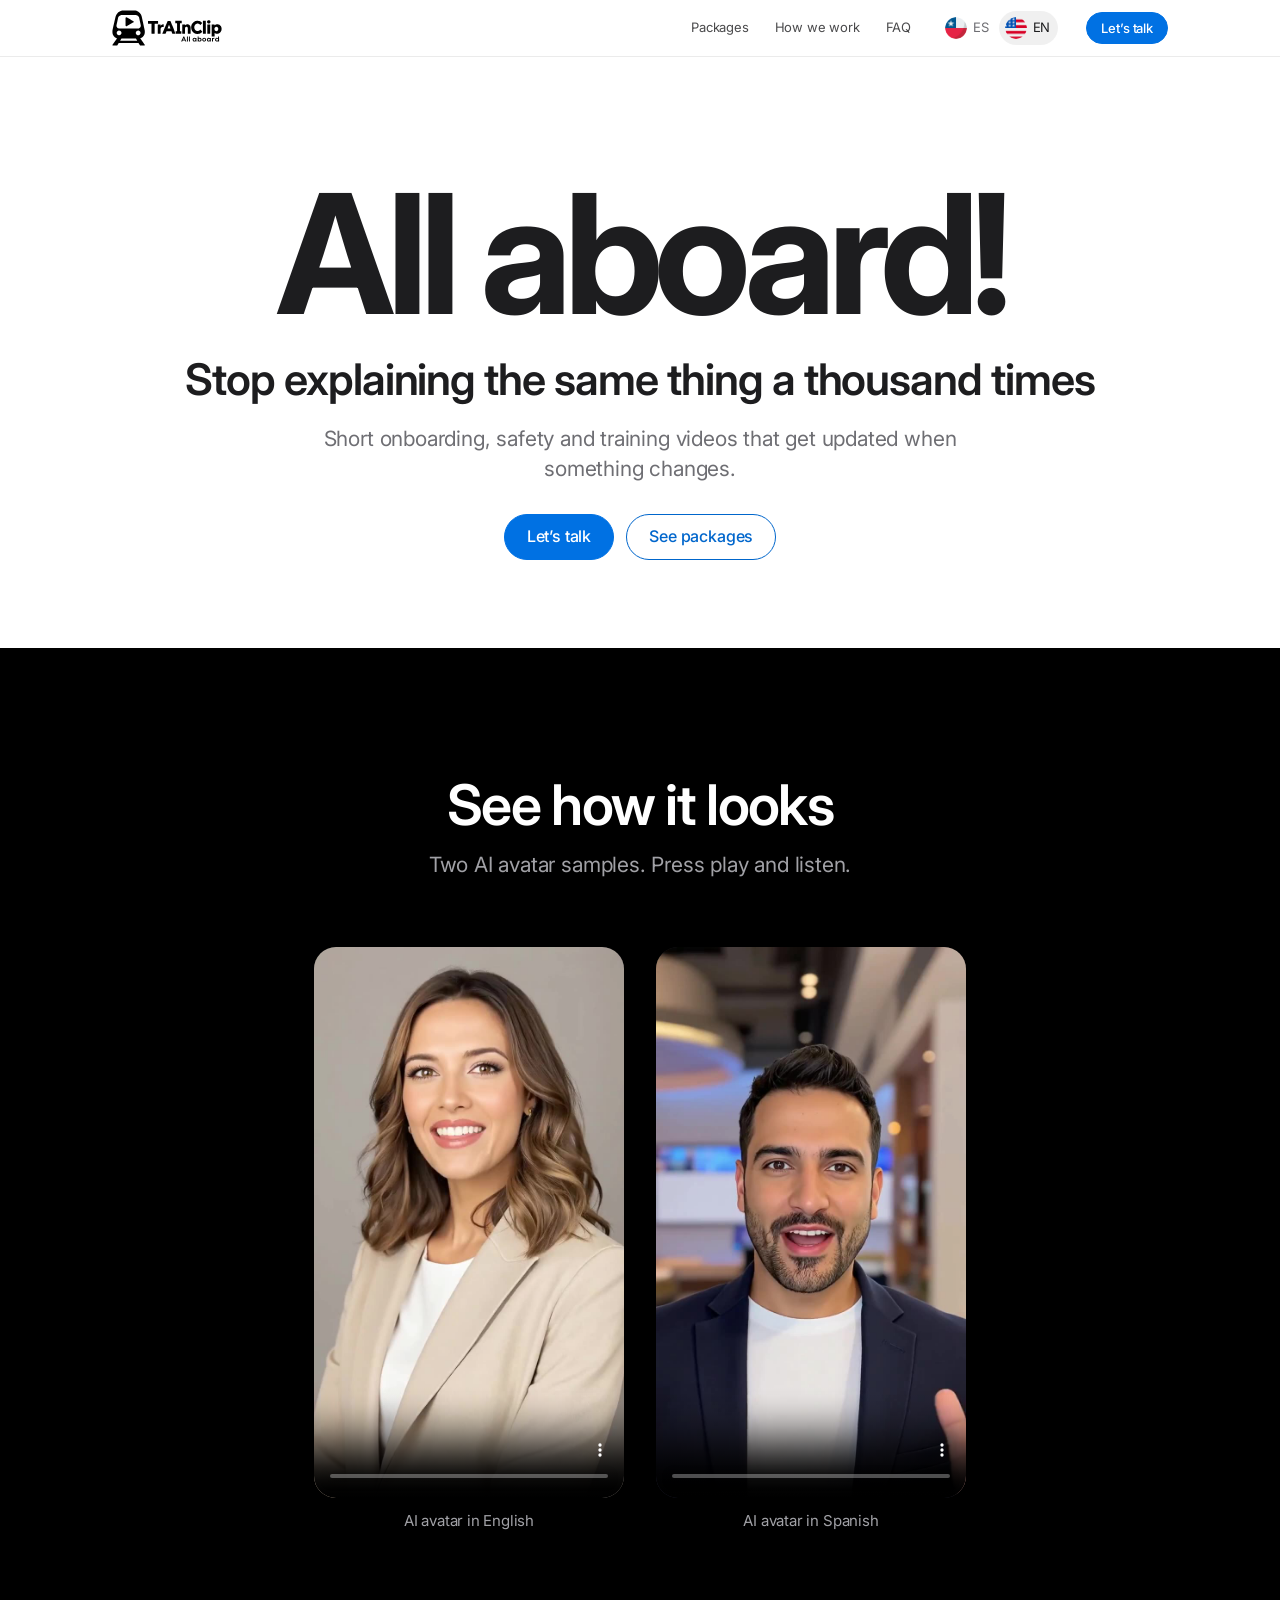
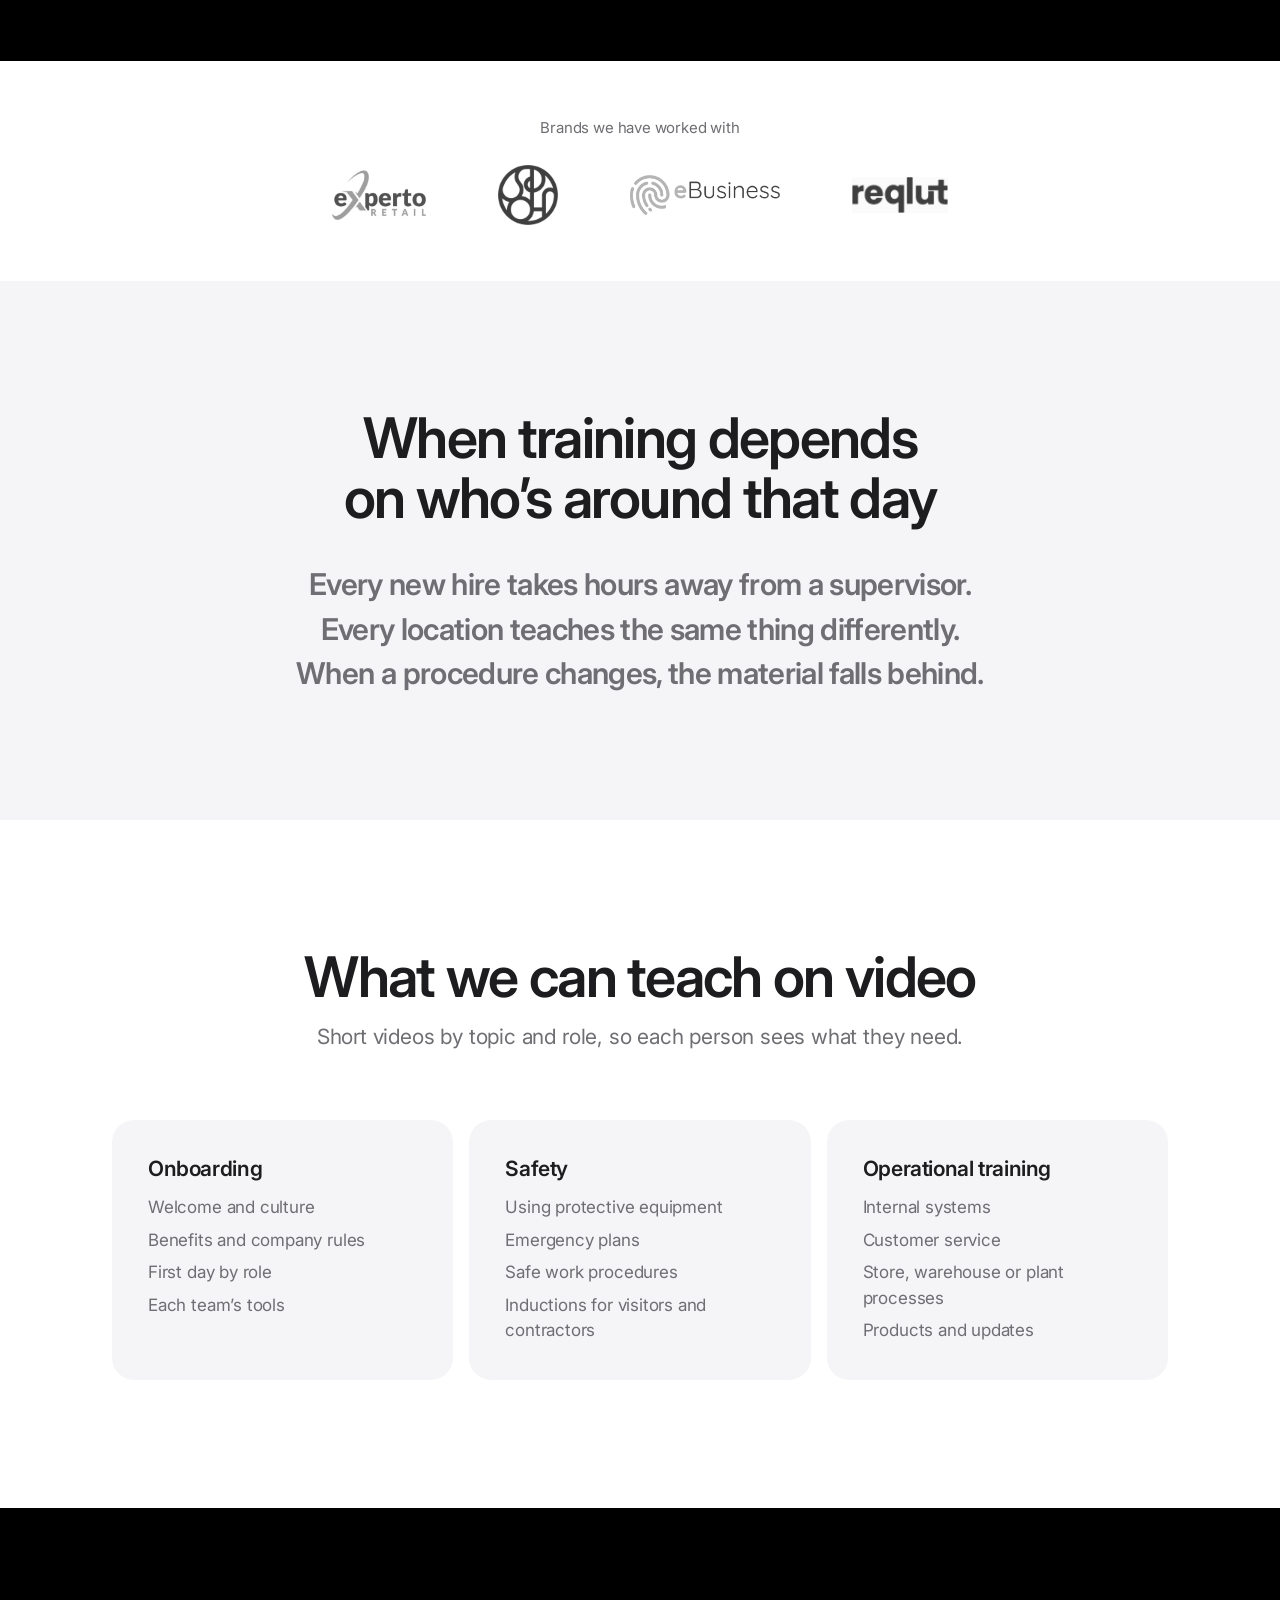
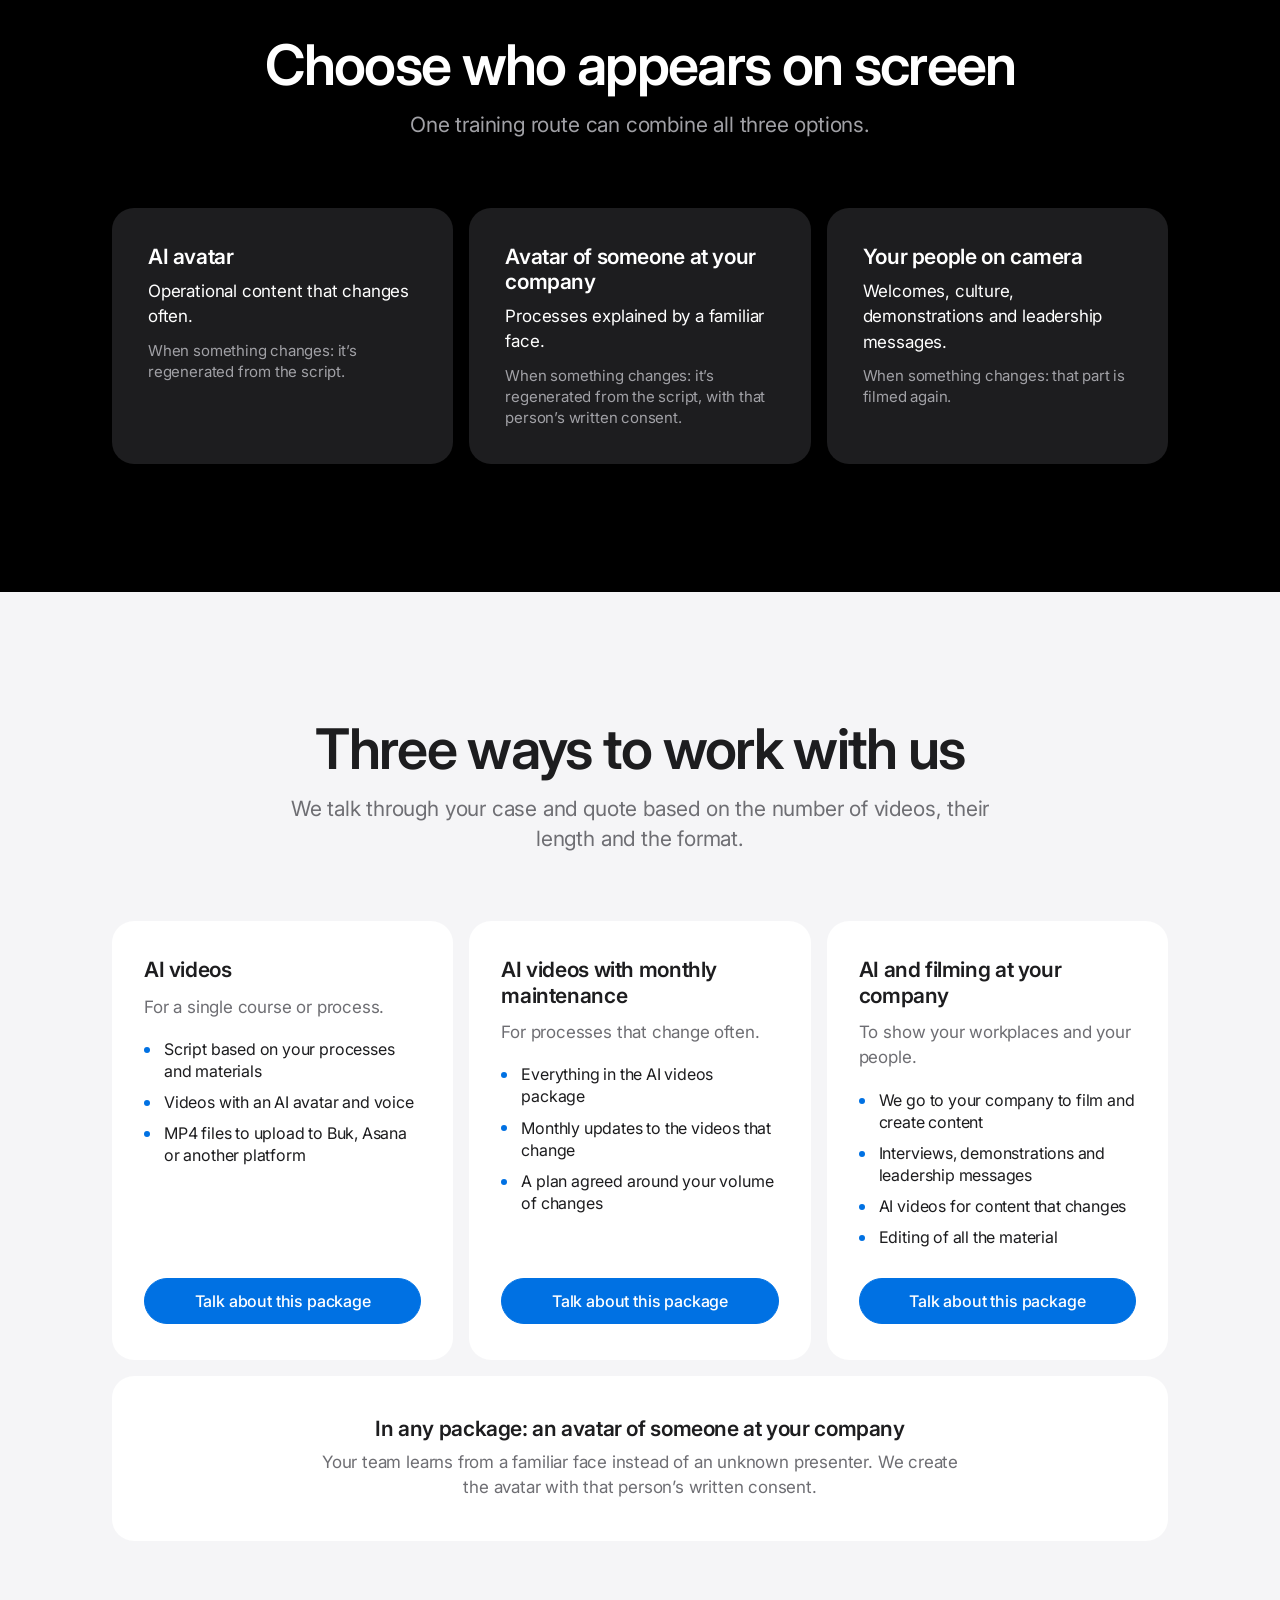
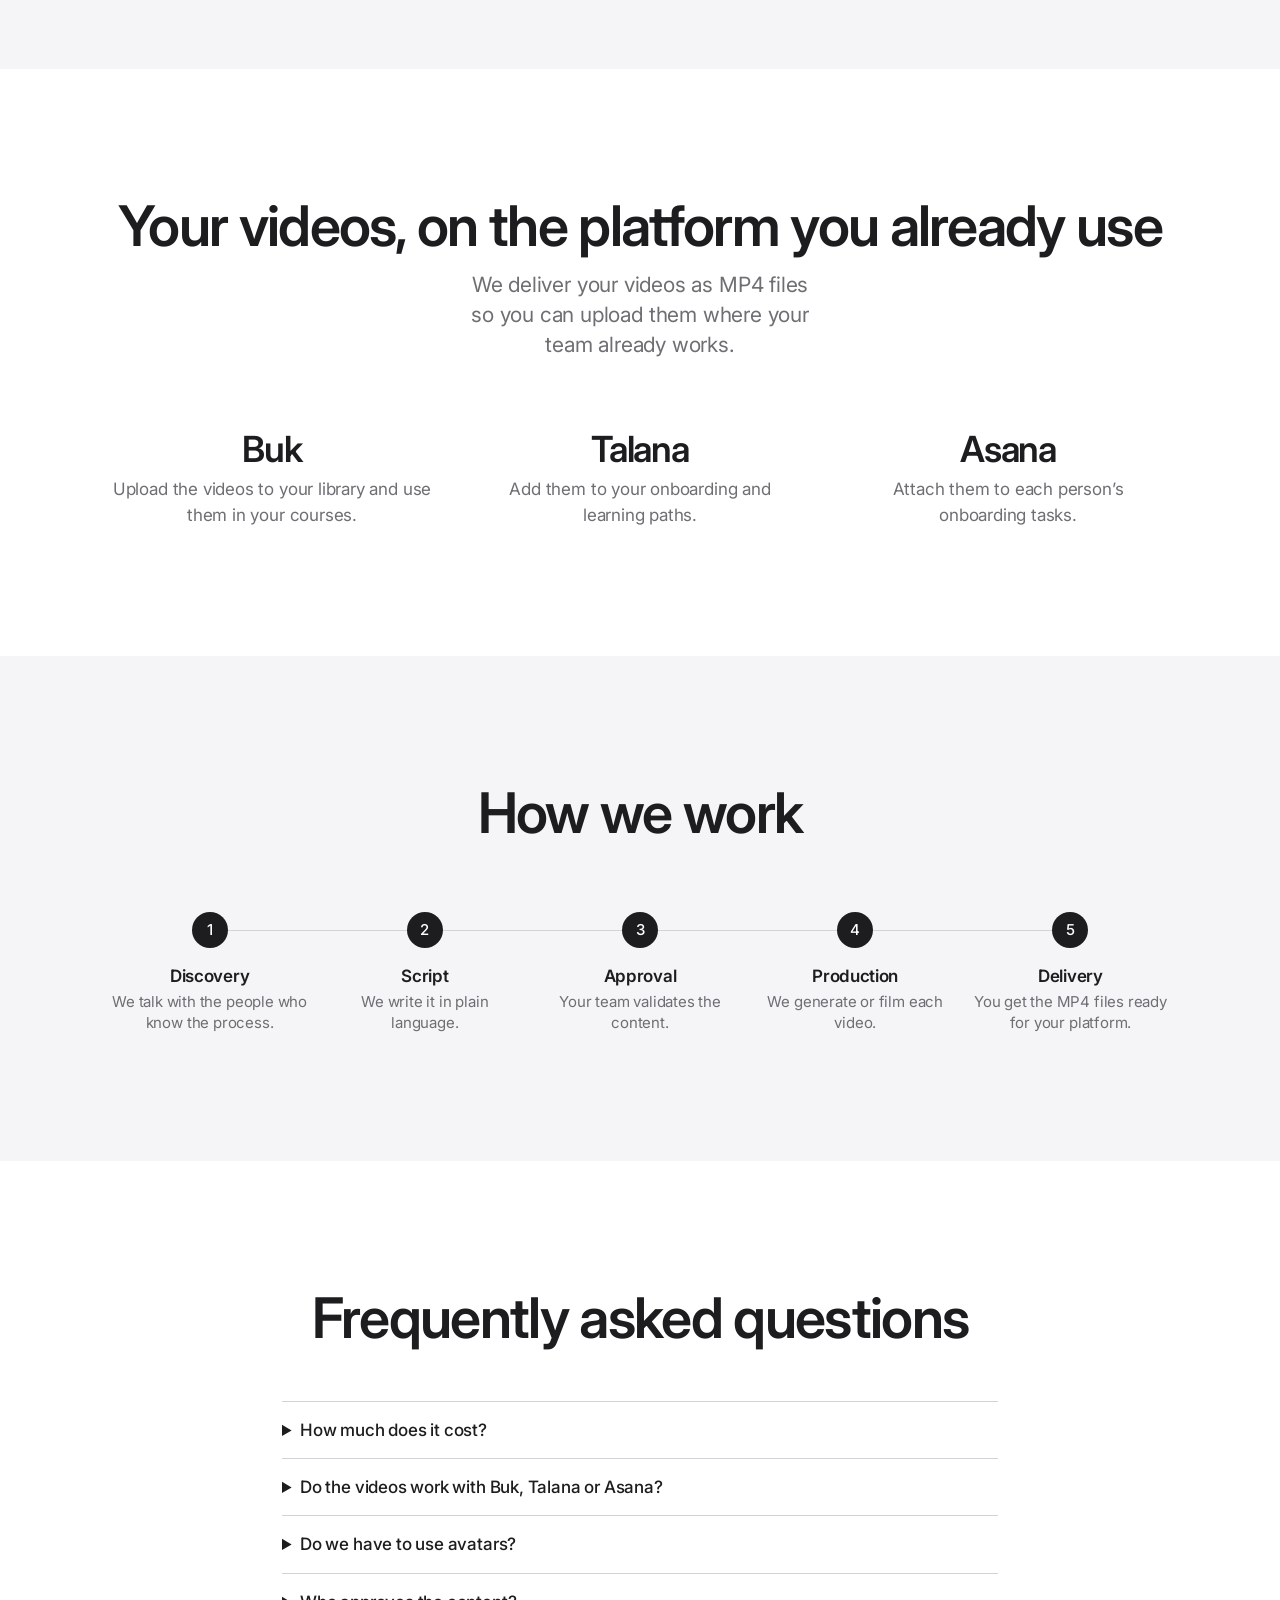
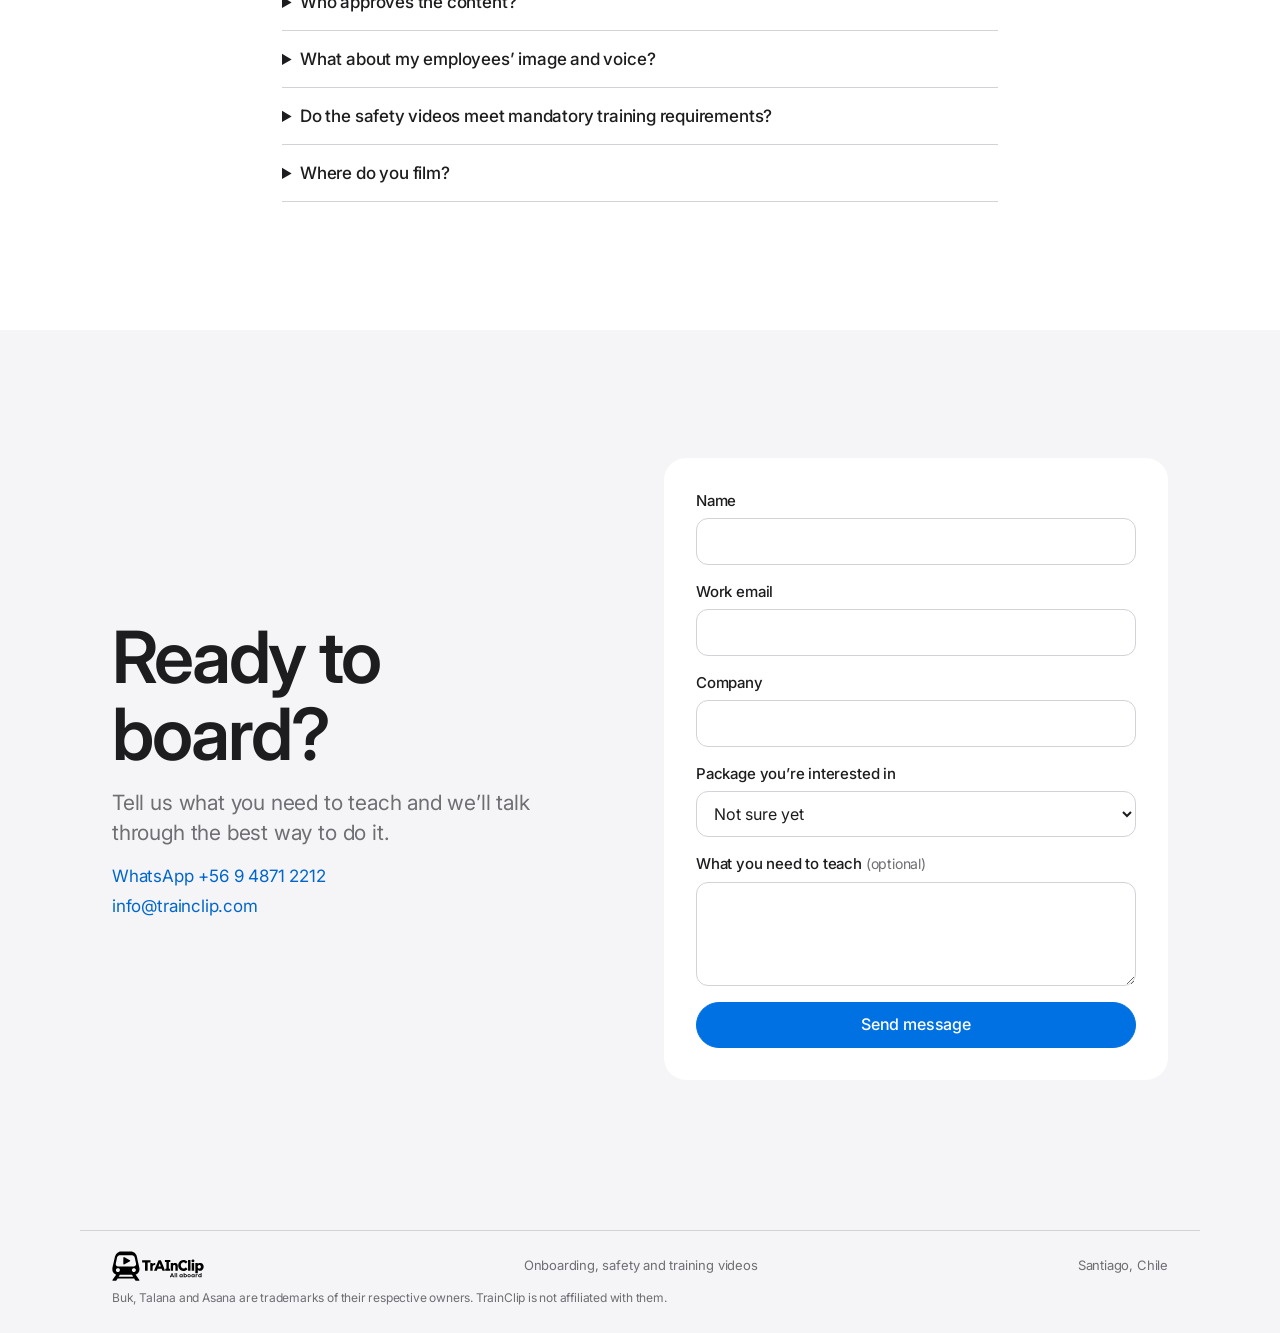
==== en/index.html @ 5cf43b29 "Publica la landing de TrainClip en español e inglés Co-Authored-By: Claude Opus 5.5 <noreply@anthrop" ====
<!doctype html>
<html lang="en">
<head>
<meta charset="utf-8">
<meta name="viewport" content="width=device-width,initial-scale=1,viewport-fit=cover">
<title>TrainClip | Onboarding, safety and training videos for companies</title>
<meta name="description" content="Onboarding, safety and training videos for companies, made with AI, with your own people on camera or with an avatar of someone at your company.">
<link rel="canonical" href="https://trainclip.com/en/">
<link rel="alternate" hreflang="es" href="https://trainclip.com/">
<link rel="alternate" hreflang="en" href="https://trainclip.com/en/">
<link rel="alternate" hreflang="x-default" href="https://trainclip.com/">
<meta property="og:type" content="website">
<meta property="og:title" content="TrainClip | Onboarding, safety and training videos">
<meta property="og:description" content="Onboarding, safety and training videos for companies, made with AI, with your own people on camera or with an avatar of someone at your company.">
<meta property="og:url" content="https://trainclip.com/en/">
<meta property="og:image" content="https://trainclip.com/assets/og.png">
<meta name="twitter:card" content="summary_large_image">
<link rel="icon" href="../assets/symbol.svg" type="image/svg+xml">
<link rel="apple-touch-icon" href="../assets/icon-512.png">
<link rel="preconnect" href="https://fonts.googleapis.com"><link rel="preconnect" href="https://fonts.gstatic.com" crossorigin><link rel="stylesheet" href="https://fonts.googleapis.com/css2?family=Inter:wght@400;500;600;700&display=swap">
<link rel="stylesheet" href="../assets/styles.css">
<script type="application/ld+json">{"@context": "https://schema.org", "@type": "ProfessionalService", "name": "TrainClip", "url": "https://trainclip.com/", "logo": "https://trainclip.com/assets/logo.png", "email": "info@trainclip.com", "telephone": "+56948712212", "address": {"@type": "PostalAddress", "addressLocality": "Santiago", "addressCountry": "CL"}, "slogan": "All aboard", "description": "Onboarding, safety and training videos for companies, made with AI, with your own people on camera or with an avatar of someone at your company."}</script>
</head>
<body>
<a class="skip" href="#main">Skip to content</a>
<header class="top"><div class="wrap">
<a class="brand" href="#main"><img src="../assets/logo.svg" alt="TrainClip. All aboard" width="147" height="48"></a>
<nav class="nav" aria-label="Main"><a href="#paquetes">Packages</a><a href="#proceso">How we work</a><a href="#preguntas">FAQ</a></nav>
<nav class="lang" aria-label="Idioma / Language"><a href="../" hreflang="es" lang="es" aria-label="Español"><img src="../assets/banderas/chile.png" alt="" width="22" height="22"><span>ES</span></a><a href="./" hreflang="en" lang="en" aria-label="English" aria-current="page"><img src="../assets/banderas/estados-unidos.png" alt="" width="22" height="22"><span>EN</span></a></nav>
<a class="btn" href="#contacto">Let’s talk</a>
</div></header>
<main id="main">
<section class="hero"><div class="wrap">
<div class="hero-copy"><p class="shout">All aboard!</p>
<h1>Stop explaining the same thing a thousand times</h1>
<p class="lead">Short onboarding, safety and training videos that get updated when something changes.</p>
<div class="actions"><a class="btn" href="#contacto">Let’s talk</a><a class="btn btn-line" href="#paquetes">See packages</a></div></div>
</div></section>
<section class="band samples" id="muestras"><div class="wrap"><div class="head"><h2>See how it looks</h2><p class="lead">Two AI avatar samples. Press play and listen.</p></div><div class="clips"><figure><video controls playsinline preload="none" poster="../assets/videos/muestra-en.jpg" width="720" height="1280" aria-label="AI avatar in English"><source src="../assets/videos/muestra-en.mp4" type="video/mp4"></video><figcaption>AI avatar in English</figcaption></figure><figure><video controls playsinline preload="none" poster="../assets/videos/muestra-es.jpg" width="720" height="1280" aria-label="AI avatar in Spanish"><source src="../assets/videos/muestra-es.mp4" type="video/mp4"></video><figcaption>AI avatar in Spanish</figcaption></figure></div></div></section>
<section class="brands" aria-label="Brands"><div class="wrap"><p>Brands we have worked with</p><ul><li><img src="../assets/marcas/experto-retail.png" alt="Experto Retail" style="--h:50px" loading="lazy"></li><li><img src="../assets/marcas/marca-circular.png" alt="Client logo" style="--h:60px" loading="lazy"></li><li><img src="../assets/marcas/ebusiness.png" alt="eBusiness" style="--h:40px" loading="lazy"></li><li><img src="../assets/marcas/reqlut.png" alt="Reqlut" style="--h:36px" loading="lazy"></li></ul></div></section>
<section class="band pain"><div class="wrap"><div class="head"><h2>When training depends on who’s around that day</h2></div>
<ul><li>Every new hire takes hours away from a supervisor.</li><li>Every location teaches the same thing differently.</li><li>When a procedure changes, the material falls behind.</li></ul></div></section>
<section class="band" id="temas"><div class="wrap"><div class="head"><h2>What we can teach on video</h2><p class="lead">Short videos by topic and role, so each person sees what they need.</p></div><div class="topics"><div class="topic"><h3>Onboarding</h3><ul><li>Welcome and culture</li><li>Benefits and company rules</li><li>First day by role</li><li>Each team’s tools</li></ul></div><div class="topic"><h3>Safety</h3><ul><li>Using protective equipment</li><li>Emergency plans</li><li>Safe work procedures</li><li>Inductions for visitors and contractors</li></ul></div><div class="topic"><h3>Operational training</h3><ul><li>Internal systems</li><li>Customer service</li><li>Store, warehouse or plant processes</li><li>Products and updates</li></ul></div></div></div></section>
<section class="band formats"><div class="wrap"><div class="head"><h2>Choose who appears on screen</h2><p class="lead">One training route can combine all three options.</p></div>
<ul class="modes"><li><h3>AI avatar</h3><p>Operational content that changes often.</p><p class="dim">When something changes: it’s regenerated from the script.</p></li><li><h3>Avatar of someone at your company</h3><p>Processes explained by a familiar face.</p><p class="dim">When something changes: it’s regenerated from the script, with that person’s written consent.</p></li><li><h3>Your people on camera</h3><p>Welcomes, culture, demonstrations and leadership messages.</p><p class="dim">When something changes: that part is filmed again.</p></li></ul></div></section>
<section class="band" id="paquetes"><div class="wrap"><div class="head"><h2>Three ways to work with us</h2><p class="lead">We talk through your case and quote based on the number of videos, their length and the format.</p></div>
<div class="plans"><article class="plan plan-a"><h3>AI videos</h3><p>For a single course or process.</p><ul><li>Script based on your processes and materials</li><li>Videos with an AI avatar and voice</li><li>MP4 files to upload to Buk, Asana or another platform</li></ul><a class="btn" href="#contacto" data-package="AI videos">Talk about this package<span class="vh">: AI videos</span></a></article><article class="plan plan-b"><h3>AI videos with monthly maintenance</h3><p>For processes that change often.</p><ul><li>Everything in the AI videos package</li><li>Monthly updates to the videos that change</li><li>A plan agreed around your volume of changes</li></ul><a class="btn" href="#contacto" data-package="AI videos with monthly maintenance">Talk about this package<span class="vh">: AI videos with monthly maintenance</span></a></article><article class="plan plan-c"><h3>AI and filming at your company</h3><p>To show your workplaces and your people.</p><ul><li>We go to your company to film and create content</li><li>Interviews, demonstrations and leadership messages</li><li>AI videos for content that changes</li><li>Editing of all the material</li></ul><a class="btn" href="#contacto" data-package="AI and filming at your company">Talk about this package<span class="vh">: AI and filming at your company</span></a></article></div>
<aside class="avatar" aria-label="Option for any package"><h3>In any package: an avatar of someone at your company</h3><p>Your team learns from a familiar face instead of an unknown presenter. We create the avatar with that person’s written consent.</p></aside>
</div></section>
<section class="band platforms" id="plataformas"><div class="wrap"><div class="head"><h2>Your videos, on the platform you already use</h2><p class="lead">We deliver your videos as MP4 files so you can upload them where your team already works.</p></div><ul><li><h3>Buk</h3><p>Upload the videos to your library and use them in your courses.</p></li><li><h3>Talana</h3><p>Add them to your onboarding and learning paths.</p></li><li><h3>Asana</h3><p>Attach them to each person’s onboarding tasks.</p></li></ul></div></section>
<section class="band" id="proceso"><div class="wrap"><div class="head"><h2>How we work</h2></div><ol class="steps"><li><h3>Discovery</h3><p>We talk with the people who know the process.</p></li><li><h3>Script</h3><p>We write it in plain language.</p></li><li><h3>Approval</h3><p>Your team validates the content.</p></li><li><h3>Production</h3><p>We generate or film each video.</p></li><li><h3>Delivery</h3><p>You get the MP4 files ready for your platform.</p></li></ol></div></section>
<section class="band faq" id="preguntas"><div class="wrap"><h2>Frequently asked questions</h2><div><details><summary>How much does it cost?</summary><p>It depends on the number of videos, their length and the format. Tell us what you need and we will send you a quote.</p></details><details><summary>Do the videos work with Buk, Talana or Asana?</summary><p>Yes. We deliver the videos as MP4 files and your team uploads them to the platform it already uses. You don’t need to install anything or connect any systems.</p></details><details><summary>Do we have to use avatars?</summary><p>No. We can film your people, use avatars or combine both.</p></details><details><summary>Who approves the content?</summary><p>Your company. No video is delivered as final without review by the person responsible for the process.</p></details><details><summary>What about my employees’ image and voice?</summary><p>We only create an avatar with the person’s written consent. We agree which videos use it, for how long, and what happens if they leave the company.</p></details><details><summary>Do the safety videos meet mandatory training requirements?</summary><p>The videos support your training, but they don’t replace your company’s legal obligations. We work with content provided and approved by your safety team.</p></details><details><summary>Where do you film?</summary><p>We are based in Santiago, Chile. For other cities, travel and accommodation are quoted separately.</p></details></div></div></section>
<section class="band contact" id="contacto"><div class="wrap">
<div class="contact-copy"><h2>Ready to board?</h2><p class="lead">Tell us what you need to teach and we’ll talk through the best way to do it.</p>
<div class="direct"><a href="https://wa.me/56948712212?text=Hi%2C%20I%20would%20like%20to%20talk%20about%20training%20videos%20with%20TrainClip.">WhatsApp +56 9 4871 2212</a><a href="mailto:info@trainclip.com">info@trainclip.com</a></div></div>
<div>
<form class="form" id="form-contacto" novalidate data-mail="info@trainclip.com" data-endpoint="">
<div class="field"><label for="nombre">Name</label><input id="nombre" name="nombre" autocomplete="name" required aria-describedby="nombre-error"><p class="err" id="nombre-error" hidden></p></div>
<div class="field"><label for="correo">Work email</label><input id="correo" name="correo" type="email" autocomplete="email" inputmode="email" required aria-describedby="correo-error"><p class="err" id="correo-error" hidden></p></div>
<div class="field"><label for="empresa">Company</label><input id="empresa" name="empresa" autocomplete="organization" required aria-describedby="empresa-error"><p class="err" id="empresa-error" hidden></p></div>
<div class="field"><label for="paquete">Package you’re interested in</label><select id="paquete" name="paquete"><option>Not sure yet</option><option>AI videos</option><option>AI videos with monthly maintenance</option><option>AI and filming at your company</option></select></div>
<div class="field"><label for="mensaje">What you need to teach <small>(optional)</small></label><textarea id="mensaje" name="mensaje"></textarea></div>
<div class="trap" aria-hidden="true"><label for="sitio">Leave empty</label><input id="sitio" name="sitio" tabindex="-1" autocomplete="off"></div>
<button class="btn" type="submit">Send message</button>
<p class="notice" id="form-aviso" role="status" hidden></p>
</form>
<div class="form done" id="form-listo" tabindex="-1" hidden><h3></h3><p></p></div>
</div>
</div></section>
</main>
<footer class="foot"><div class="wrap"><img src="../assets/logo.svg" alt="TrainClip"><span>Onboarding, safety and training videos</span><span>Santiago, Chile</span><small>Buk, Talana and Asana are trademarks of their respective owners. TrainClip is not affiliated with them.</small></div></footer>
<script src="../assets/site.js" defer></script>
</body>
</html>
---- assets/styles.css ----
/* Concepto: mucho aire, tipografía grande y centrada, bloques suaves y un solo azul de acción. */
:root{--white:#FFFFFF;--mist:#F5F5F7;--line:#D2D2D7;--ink:#1D1D1F;--soft:#6E6E73;--black:#000000;--tile:#1D1D1F;--dim:#A1A1A6;--blue:#0071E3;--blue-hover:#0077ED;--link:#0066CC;--error:#BF1D1D;--sans:Inter,-apple-system,BlinkMacSystemFont,"Segoe UI",Roboto,Arial,sans-serif;--wrap:1120px;--gutter:clamp(16px,4vw,32px);color-scheme:light}
*{box-sizing:border-box}
[hidden]{display:none!important}
html{scroll-behavior:smooth;scroll-padding-top:72px;-webkit-text-size-adjust:100%}
body{margin:0;background:var(--white);color:var(--ink);font:400 1.0625rem/1.5 var(--sans);letter-spacing:-.011em;-webkit-font-smoothing:antialiased}
body::before{content:"";position:fixed;inset:0 0 auto;height:env(safe-area-inset-top,0px);z-index:11;background:var(--white)}
img,svg{display:block;max-width:100%}
h1,h2,h3,p,ol,ul,dl,dd,figure{margin:0}
ol,ul{padding:0;list-style:none}
a{color:var(--link)}
:focus-visible{outline:2px solid var(--blue);outline-offset:3px}
.wrap{width:min(100%,var(--wrap));margin-inline:auto;padding-left:max(var(--gutter),env(safe-area-inset-left,0px));padding-right:max(var(--gutter),env(safe-area-inset-right,0px))}
.vh{position:absolute;width:1px;height:1px;overflow:hidden;clip-path:inset(50%);white-space:nowrap}
.skip{position:absolute;left:-999px;top:8px;background:var(--ink);color:var(--white);padding:8px 14px;z-index:20}
.skip:focus{left:8px}
h1{font-size:clamp(1.625rem,3.4vw,2.75rem);line-height:1.12;font-weight:600;letter-spacing:-.024em;text-wrap:balance}
h2{font-size:clamp(2.125rem,5vw,3.5rem);line-height:1.07;font-weight:600;letter-spacing:-.03em;text-wrap:balance}
h3{font-size:1.3125rem;line-height:1.2;font-weight:600;letter-spacing:-.018em}
.lead{font-size:clamp(1.125rem,1.7vw,1.3125rem);line-height:1.42;color:var(--soft);max-width:44rem;text-wrap:pretty}
.band{padding-block:clamp(72px,10vw,128px)}
.head{display:grid;gap:14px;justify-items:center;text-align:center;margin-bottom:clamp(40px,6vw,68px)}

.top{position:sticky;top:env(safe-area-inset-top,0px);z-index:10;background:rgba(255,255,255,.8);-webkit-backdrop-filter:saturate(180%) blur(20px);backdrop-filter:saturate(180%) blur(20px);border-bottom:1px solid rgba(0,0,0,.08)}
.top .wrap{display:flex;align-items:center;gap:28px;min-height:56px}
.brand{margin-right:auto}
.brand img{height:36px;width:auto}
.nav{display:flex;gap:26px}
.nav a{color:var(--ink);font-size:.8125rem;text-decoration:none;padding-block:10px;opacity:.8}
.nav a:hover{opacity:1}

.lang{display:flex;gap:2px}
.lang a{display:flex;align-items:center;gap:6px;min-height:34px;padding:0 8px 0 6px;border-radius:980px;color:var(--ink);font-size:.8125rem;text-decoration:none;color:var(--soft)}
.lang a:hover,.lang a[aria-current]{color:var(--ink)}
.lang a[aria-current]{background:rgba(0,0,0,.06)}
.lang img{width:22px;height:22px;border-radius:50%}
.btn{display:inline-flex;align-items:center;justify-content:center;min-height:46px;padding:0 22px;border:1px solid var(--blue);border-radius:980px;background:var(--blue);color:var(--white);font:500 1rem/1.15 var(--sans);letter-spacing:-.01em;text-decoration:none;text-align:center;cursor:pointer}
.btn:hover{background:var(--blue-hover);border-color:var(--blue-hover)}
.btn-line{background:transparent;color:var(--link);border-color:var(--link)}
.btn-line:hover{background:var(--link);border-color:var(--link);color:var(--white)}
.top .btn{min-height:32px;padding-inline:14px;font-size:.8125rem}
.actions{display:flex;flex-wrap:wrap;justify-content:center;gap:12px}

.hero{background:var(--white);padding-block:clamp(64px,9vw,120px) clamp(56px,7vw,88px);text-align:center}
.hero-copy{display:grid;gap:clamp(14px,1.8vw,20px);justify-items:center}
.shout{font-size:clamp(3.75rem,13vw,10.5rem);line-height:.98;font-weight:700;letter-spacing:-.05em}
.hero .actions{margin-top:10px}

.samples{background:var(--black);color:var(--white)}
.samples .lead{color:var(--dim)}
.clips{display:flex;justify-content:center;gap:clamp(12px,3vw,32px)}
.clips figure{flex:0 1 310px;min-width:0;display:grid;gap:12px}
.clips video{width:100%;height:auto;aspect-ratio:9/16;border-radius:22px;background:var(--tile)}
.clips figcaption{text-align:center;font-size:.9375rem;color:var(--dim)}
.brands{padding-block:clamp(36px,5vw,56px)}
.brands .wrap{display:grid;gap:26px;justify-items:center;text-align:center}
.brands p{font-size:.9375rem;color:var(--soft)}
.brands ul{display:flex;flex-wrap:wrap;align-items:center;justify-content:center;gap:24px clamp(32px,6vw,72px)}
.brands img{height:var(--h,42px);width:auto;filter:grayscale(1);opacity:.75}

.pain{background:var(--mist)}
.pain .head{margin-bottom:clamp(24px,3vw,36px)}
.pain ul{display:grid;gap:6px;justify-items:center;text-align:center}
.pain li{font-size:clamp(1.25rem,2.5vw,1.875rem);line-height:1.28;font-weight:600;letter-spacing:-.022em;color:var(--soft);text-wrap:balance}

.topics{display:grid;grid-template-columns:repeat(3,minmax(0,1fr));gap:16px}
.topic{display:grid;gap:14px;align-content:start;padding:clamp(26px,3vw,36px);border-radius:22px;background:var(--mist);min-width:0}
.topic ul{display:grid;gap:7px;color:var(--soft)}

.formats{background:var(--black);color:var(--white)}
.formats .lead{color:var(--dim)}
.modes{display:grid;grid-template-columns:repeat(3,minmax(0,1fr));gap:16px}
.modes li{display:grid;gap:10px;align-content:start;padding:clamp(26px,3vw,36px);border-radius:22px;background:var(--tile);min-width:0}
.modes .dim{color:var(--dim);font-size:.9375rem;line-height:1.4}

#paquetes{background:var(--mist)}
.plans{display:grid;grid-template-columns:repeat(3,minmax(0,1fr));gap:16px;align-items:stretch}
.plan{position:relative;display:flex;flex-direction:column;gap:12px;padding:clamp(28px,3vw,36px) clamp(22px,2.6vw,32px);border-radius:22px;background:var(--white);min-width:0}
.plan>p{color:var(--soft)}
.plan ul{display:grid;gap:9px;margin-block:6px 18px}
.plan li{position:relative;padding-left:20px;line-height:1.38;font-size:1rem}
.plan li::before{content:"";position:absolute;left:0;top:.56em;width:6px;height:6px;border-radius:50%;background:var(--blue)}
.plan .btn{margin-top:auto;padding-inline:14px}
.avatar{display:grid;gap:8px;justify-items:center;text-align:center;margin-top:16px;padding:clamp(28px,3.4vw,40px) clamp(22px,4vw,48px);background:var(--white);border-radius:22px}
.avatar p{color:var(--soft);max-width:40rem}

.platforms ul{display:grid;grid-template-columns:repeat(3,minmax(0,1fr));gap:clamp(24px,4vw,48px);text-align:center}
.platforms li{display:grid;gap:6px;align-content:start;justify-items:center}
.platforms h3{font-size:clamp(1.75rem,3vw,2.25rem);letter-spacing:-.03em}
.platforms p{color:var(--soft);max-width:22rem}

#proceso{background:var(--mist)}
.steps{display:grid;grid-template-columns:repeat(5,minmax(0,1fr));gap:20px;position:relative;counter-reset:s}
.steps::before{content:"";position:absolute;left:10%;right:10%;top:18px;height:1px;background:var(--line)}
.steps li{position:relative;counter-increment:s;padding-top:54px;display:grid;gap:5px;align-content:start;justify-items:center;text-align:center}
.steps li::before{content:counter(s);position:absolute;top:0;left:50%;width:36px;height:36px;margin-left:-18px;display:grid;place-items:center;border-radius:50%;background:var(--ink);color:var(--white);font-weight:500;font-size:.9375rem}
.steps h3{font-size:1.0625rem}
.steps p{font-size:.9375rem;line-height:1.4;color:var(--soft)}

.faq .wrap{max-width:780px}
.faq h2{text-align:center;margin-bottom:clamp(32px,5vw,52px)}
details{border-top:1px solid var(--line)}
details:last-child{border-bottom:1px solid var(--line)}
summary{cursor:pointer;padding:17px 0;font-weight:500;font-size:1.0625rem;line-height:1.3}
details p{padding-bottom:20px;color:var(--soft)}

.contact{background:var(--mist)}
.contact .wrap{display:grid;grid-template-columns:minmax(0,1fr) minmax(0,1.05fr);gap:clamp(32px,6vw,72px);align-items:center}
.contact-copy{display:grid;gap:16px}
.contact-copy h2{font-size:clamp(2.75rem,6vw,4.5rem)}
.direct{display:grid;gap:4px}
.direct a{text-decoration:none}
.direct a:hover{text-decoration:underline}
.form{display:grid;gap:16px;background:var(--white);color:var(--ink);padding:clamp(22px,3vw,32px);border-radius:22px;min-width:0}
.field{display:grid;gap:6px;min-width:0}
.field label{font-weight:500;font-size:.9375rem}
.field small{font-weight:400;color:var(--soft);font-size:.875rem}
.field input,.field select,.field textarea{width:100%;min-height:46px;padding:11px 13px;border:1px solid var(--line);border-radius:12px;background:var(--white);color:var(--ink);font:400 1rem/1.4 var(--sans)}
.field input:focus,.field select:focus,.field textarea:focus{border-color:var(--blue)}
.field textarea{min-height:104px;resize:vertical}
.field [aria-invalid="true"]{border-color:var(--error)}
.err{color:var(--error);font-size:.875rem}
.trap{position:absolute;left:-9999px}
.form .btn{width:100%}
.form .btn:disabled{opacity:.6;cursor:wait}
.notice{font-size:.9375rem;line-height:1.45}
.notice.bad{color:var(--error)}
.done{display:grid;gap:8px}

.foot{background:var(--mist);color:var(--soft);padding-block:22px 26px;font-size:.8125rem}
.foot .wrap{display:flex;flex-wrap:wrap;gap:8px 24px;justify-content:space-between;align-items:center;border-top:1px solid var(--line);padding-top:20px}
.foot img{height:30px;width:auto}
.foot small{flex-basis:100%;font-size:.75rem}

@media (max-width:980px){
 .nav{display:none}
 .contact .wrap{grid-template-columns:minmax(0,1fr)}
 .topics,.modes{grid-template-columns:minmax(0,1fr)}
 .steps{grid-template-columns:minmax(0,1fr);gap:0}
 .steps::before{left:18px;right:auto;top:0;bottom:0;width:1px;height:auto}
 .steps li{justify-items:start;text-align:left;padding:4px 0 24px 56px}
 .steps li::before{left:0;margin-left:0}
 .steps li:last-child{padding-bottom:0}
}
@media (max-width:760px){
 .plans{display:flex;gap:12px;overflow-x:auto;scroll-snap-type:x mandatory;padding-bottom:10px}
 .plan{flex:0 0 min(84%,320px);scroll-snap-align:start}
 .platforms ul{grid-template-columns:minmax(0,1fr)}
}
@media (max-width:560px){
 body{font-size:1rem}
 .brand img{height:32px}
 .actions .btn{flex:1 1 40%;padding-inline:12px;white-space:nowrap}
}
@media (max-width:420px){
 .top .wrap{gap:8px}
 .lang span{display:none}
 .lang a{padding:0 6px}
}
@media (prefers-reduced-motion:reduce){html{scroll-behavior:auto}}
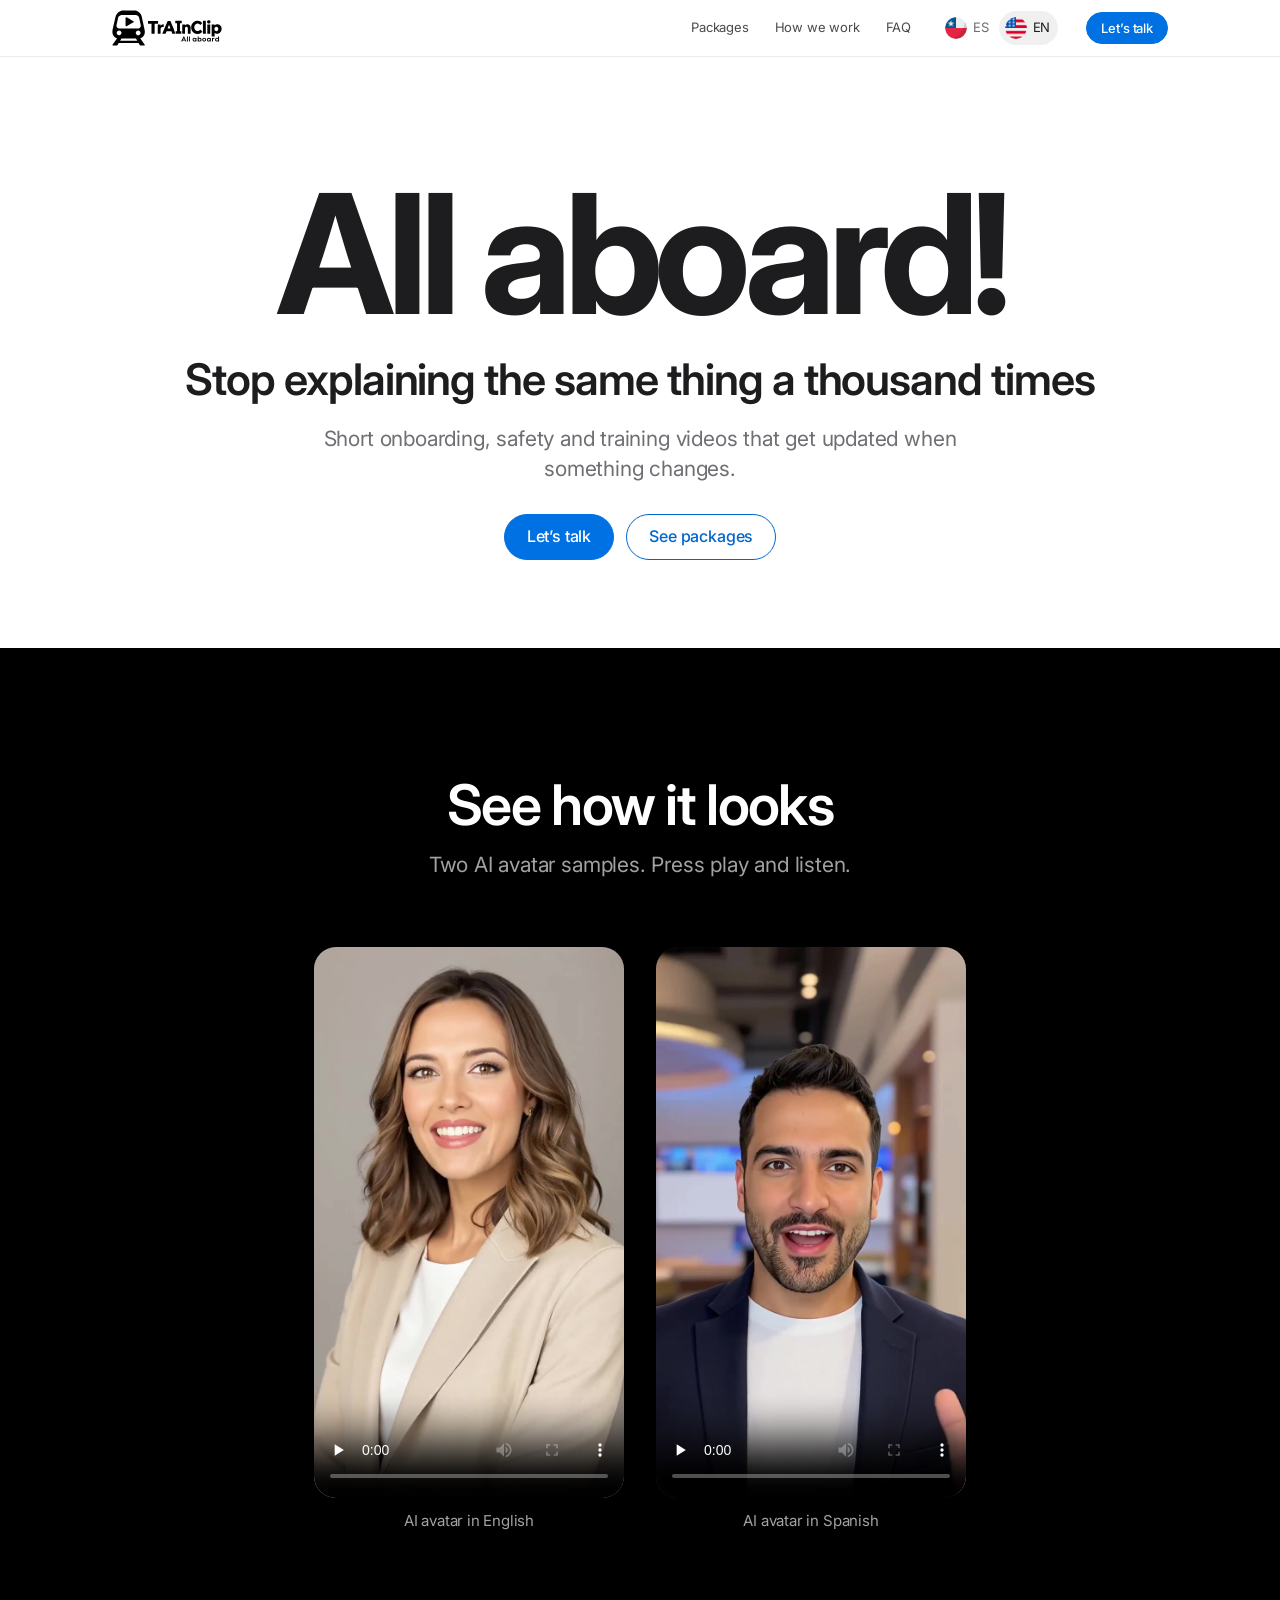
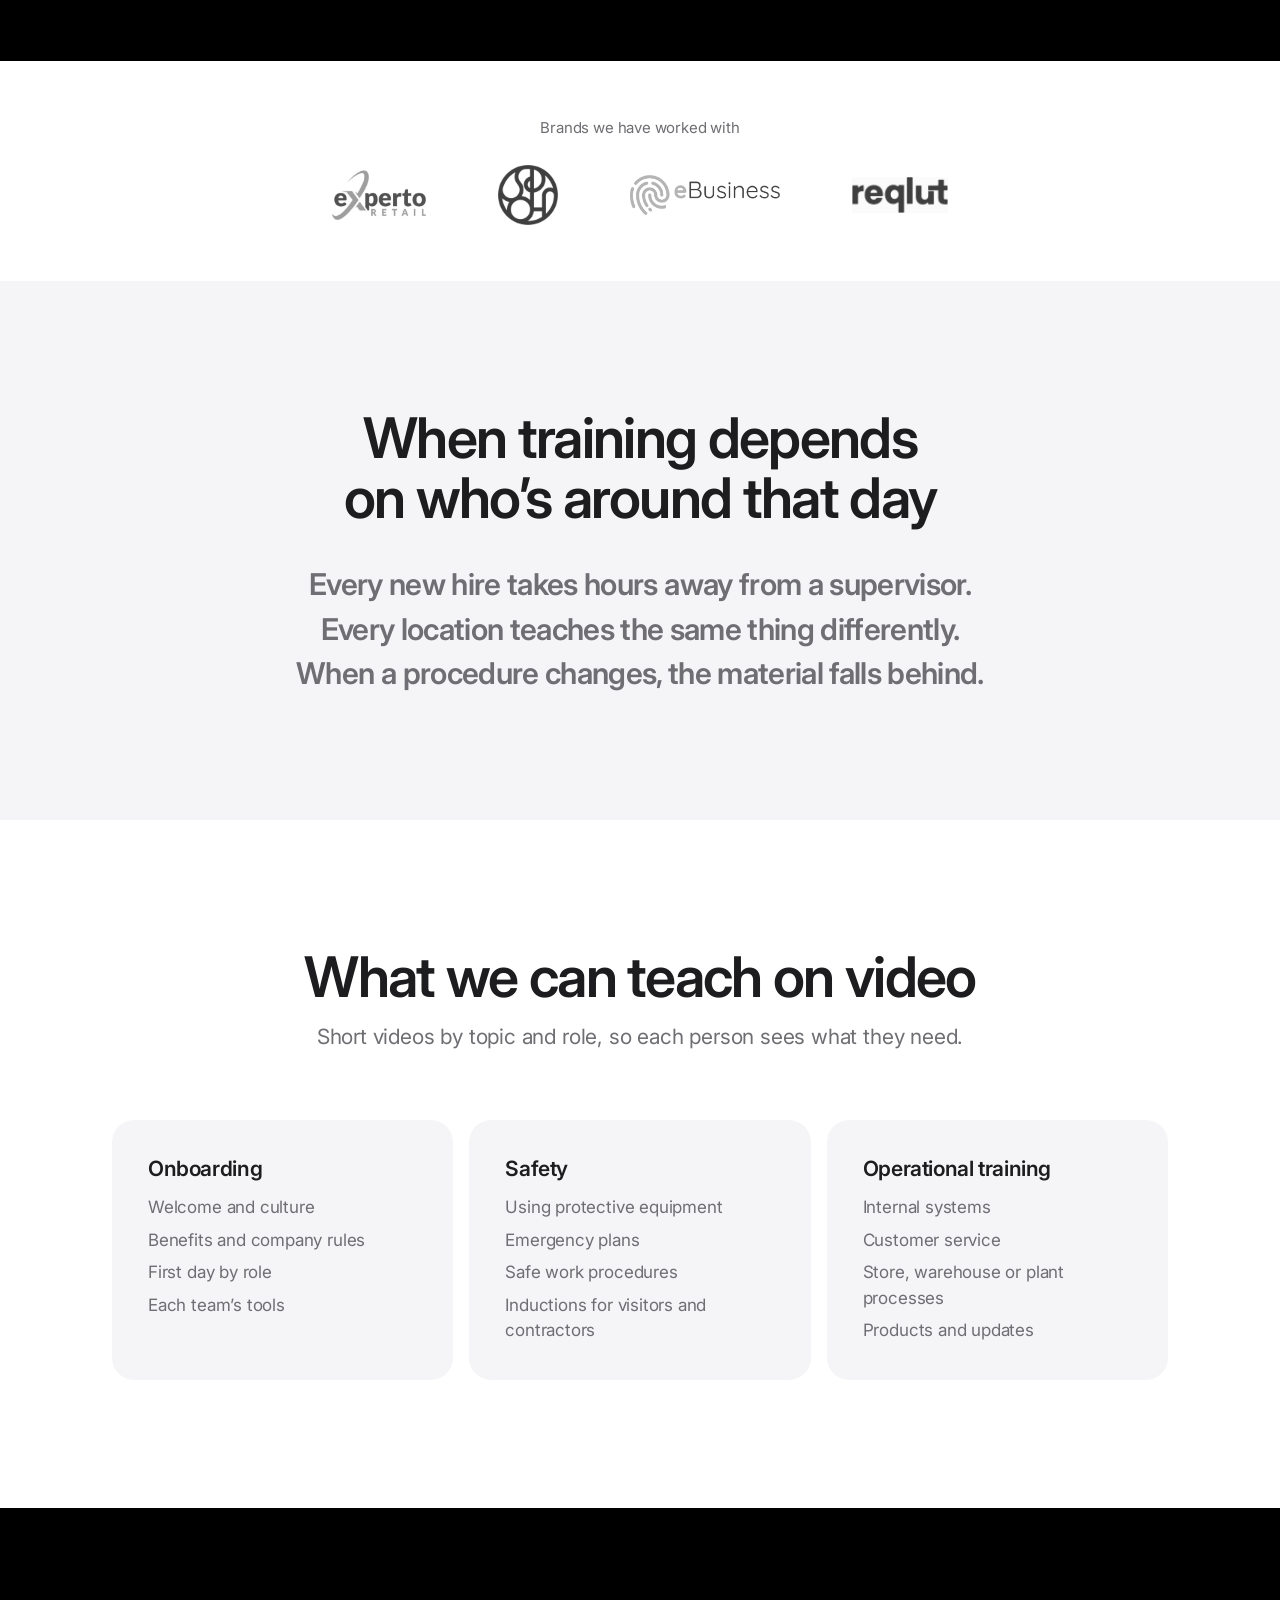
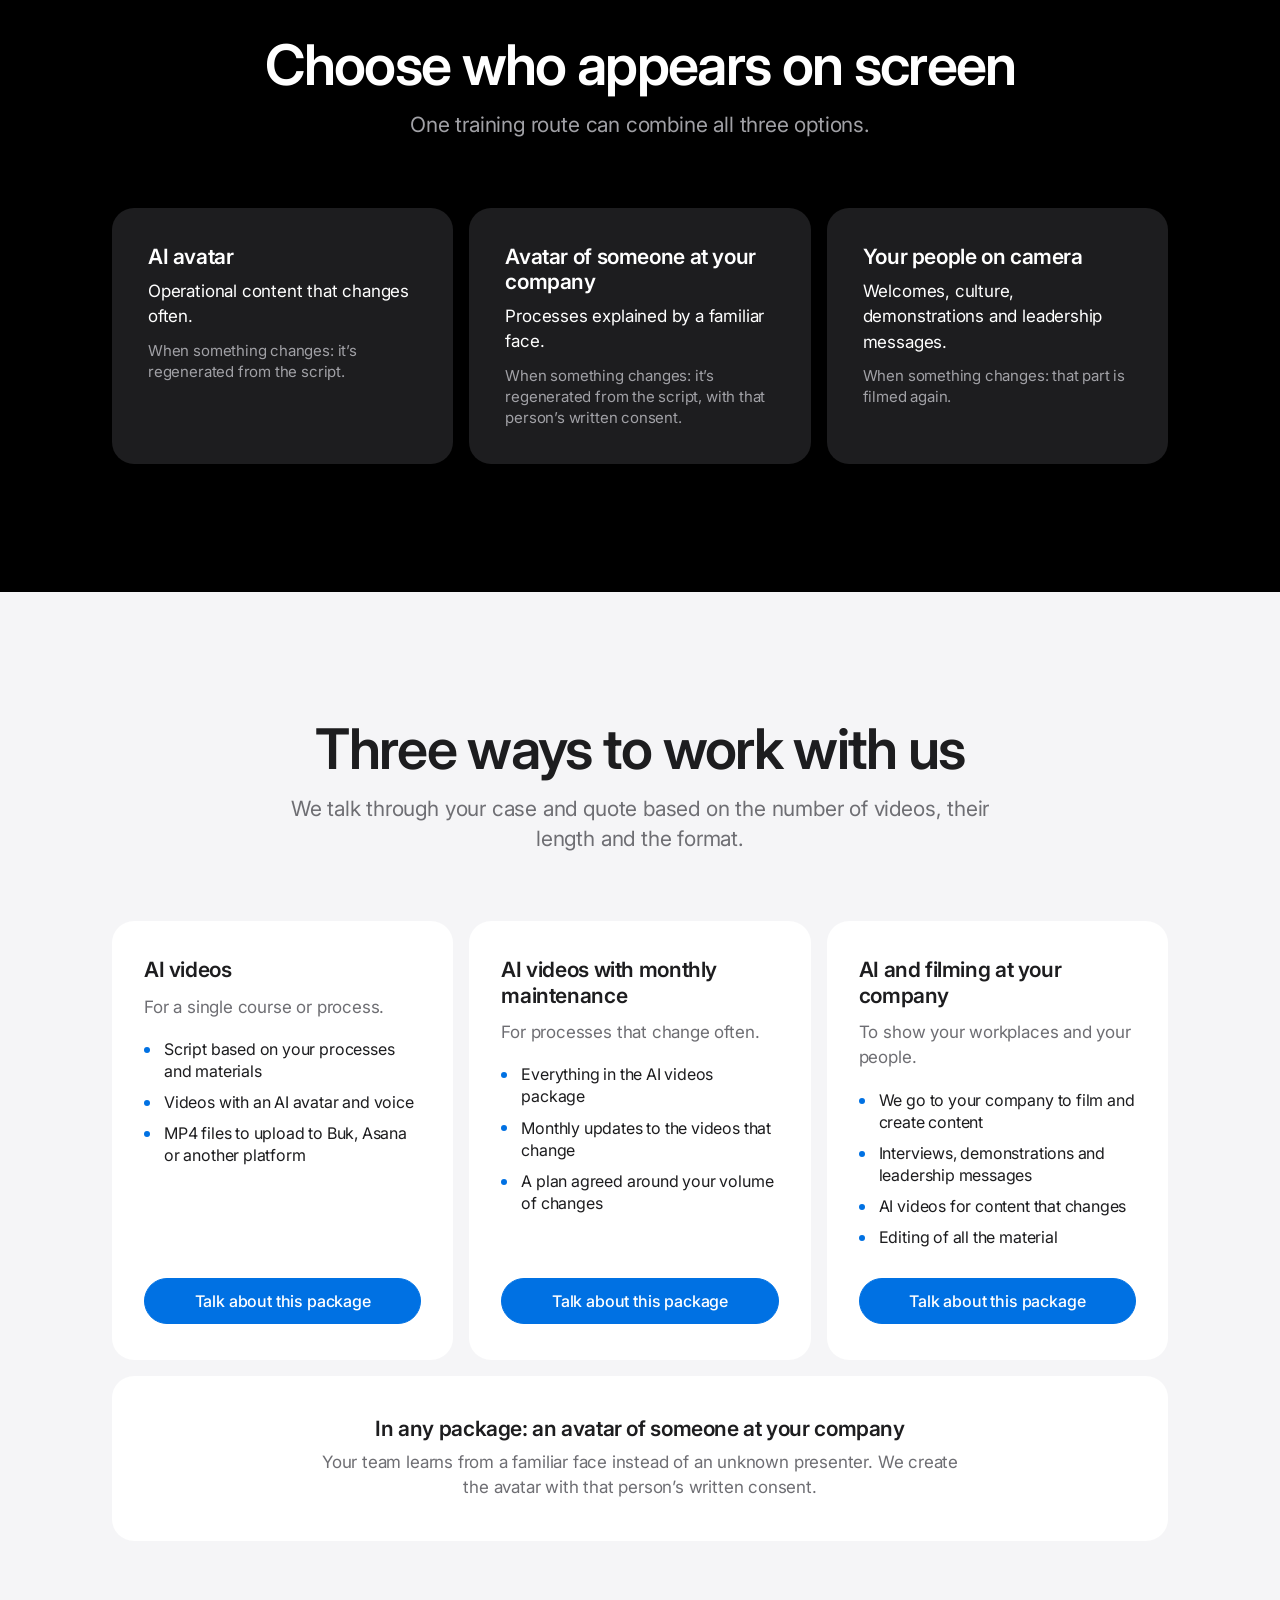
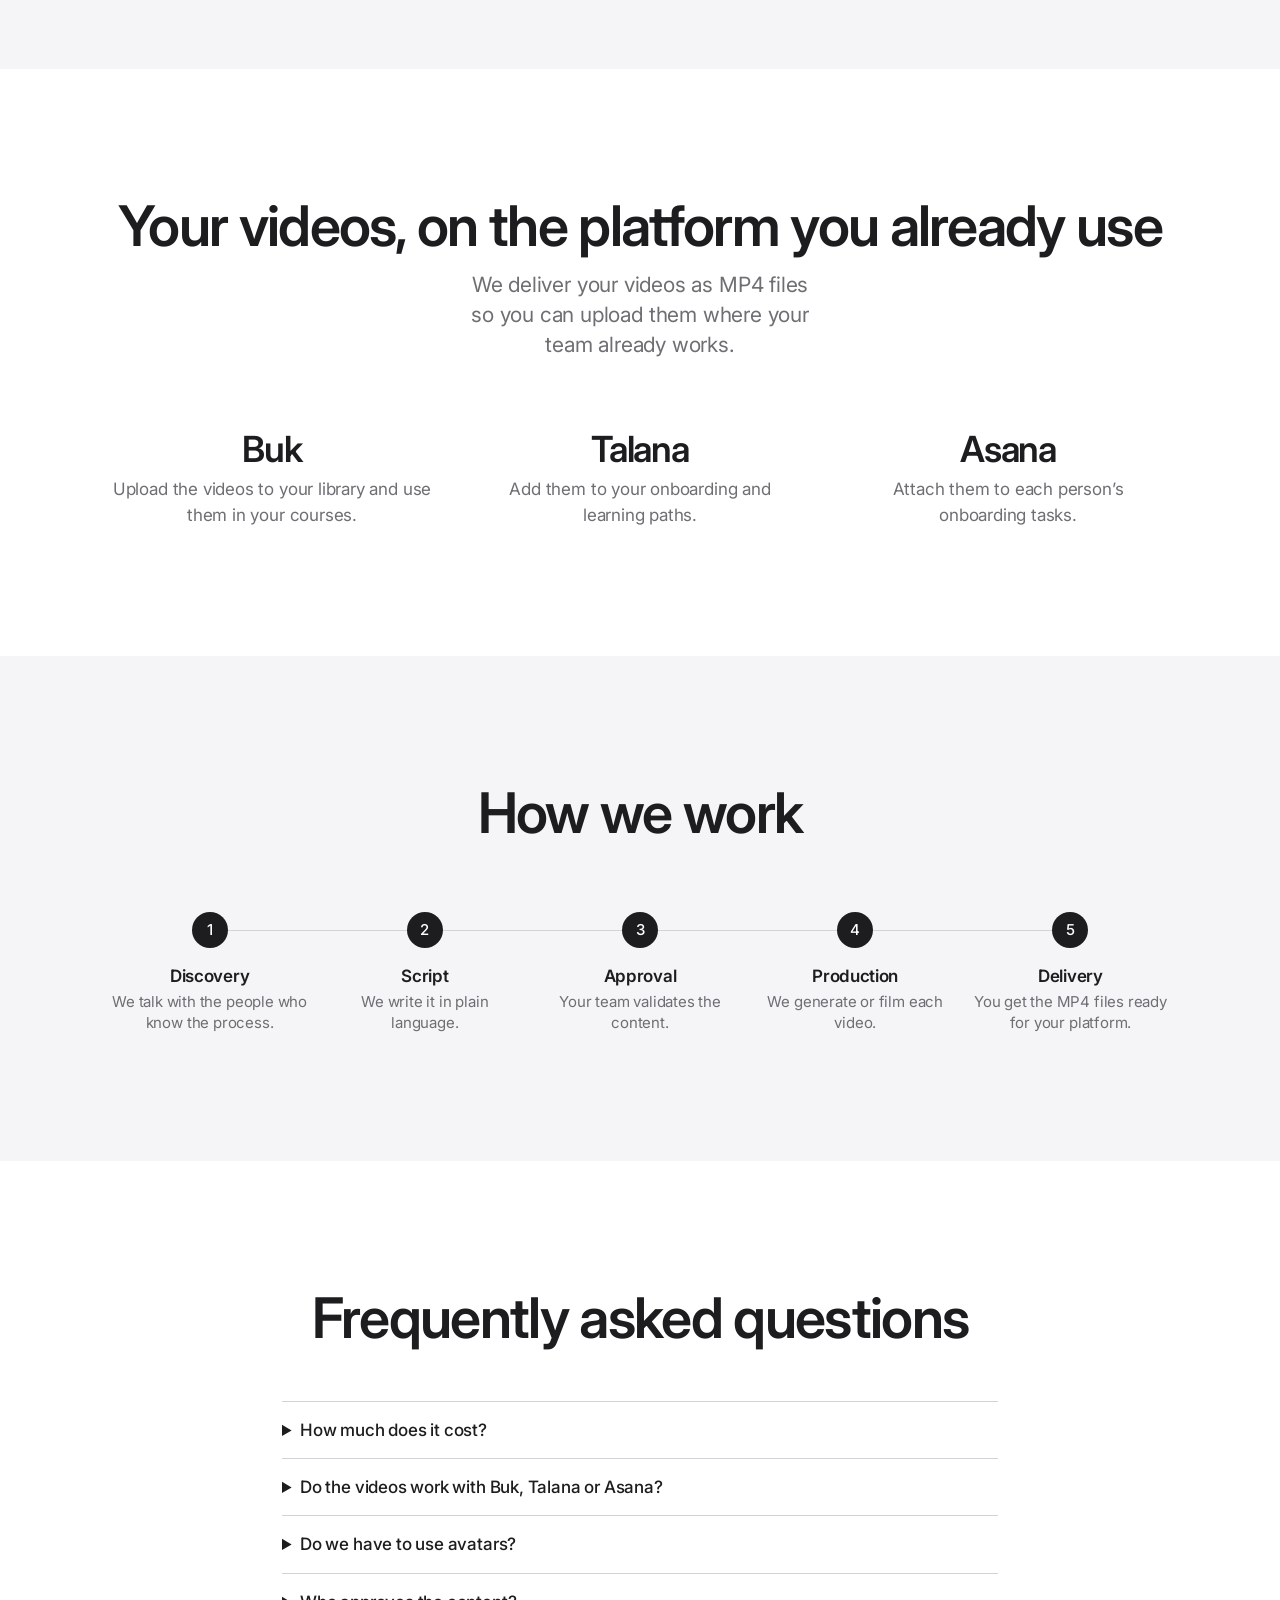
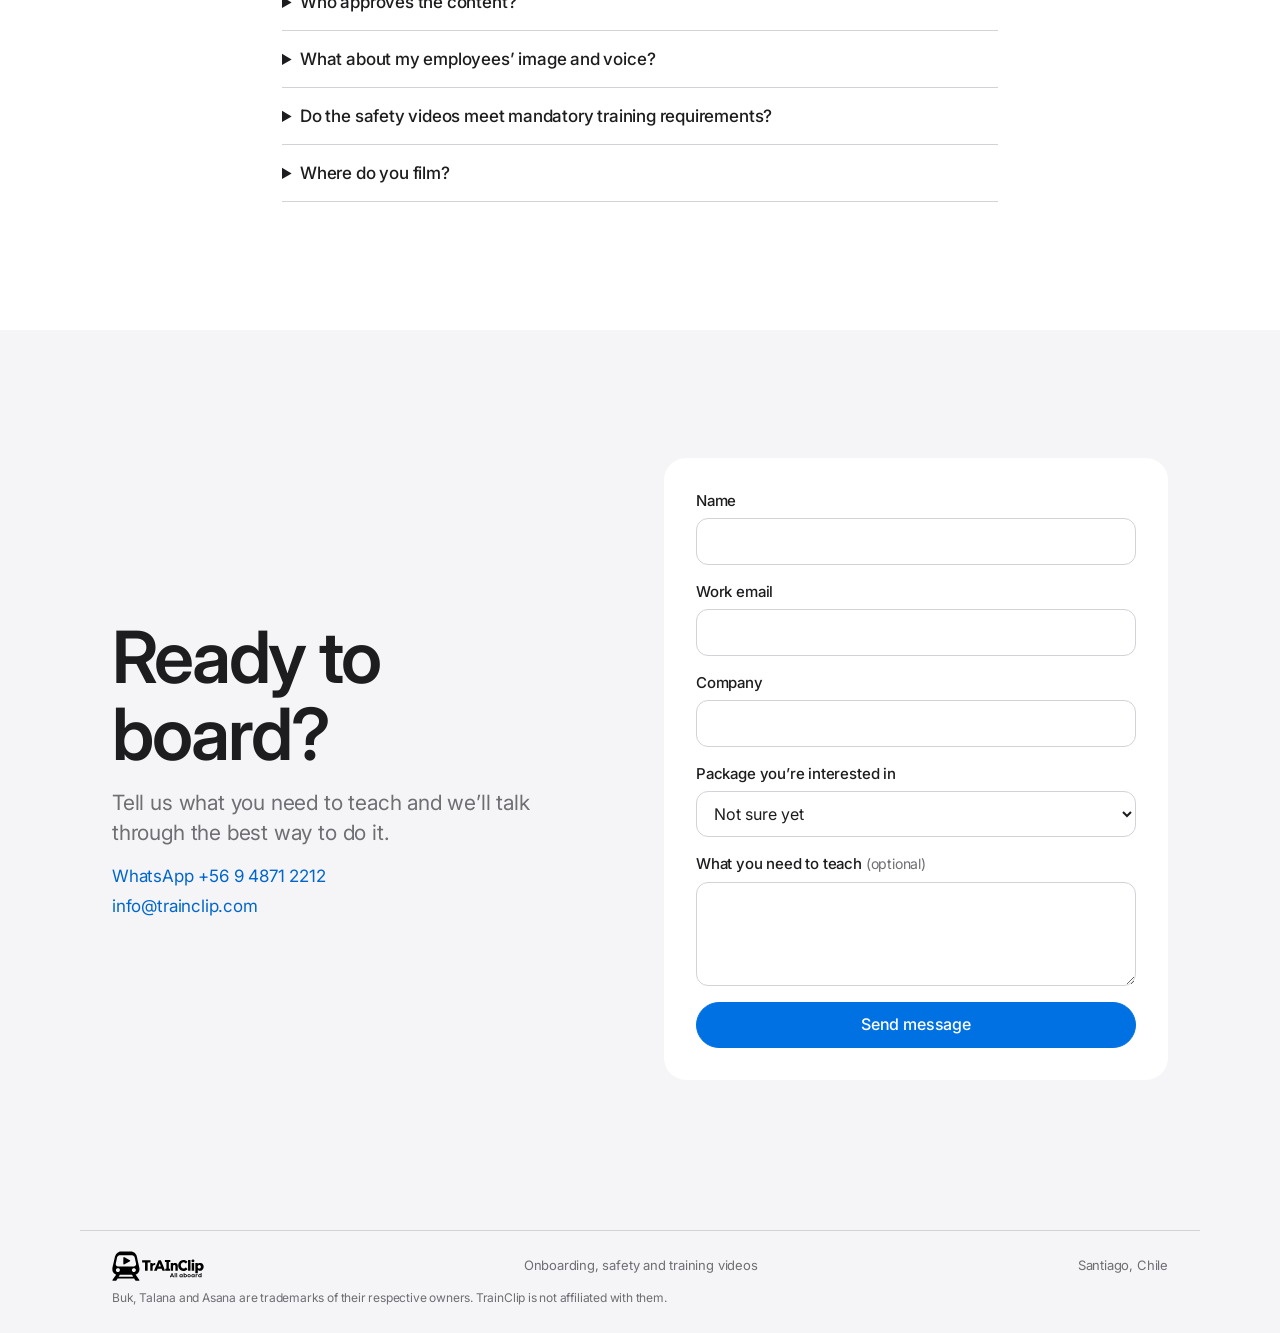
==== commit 2b6bbca3: "Add files via upload" ====
--- a/en/index.html
+++ b/en/index.html
@@ -54,7 +54,7 @@
 <div class="contact-copy"><h2>Ready to board?</h2><p class="lead">Tell us what you need to teach and we’ll talk through the best way to do it.</p>
 <div class="direct"><a href="https://wa.me/56948712212?text=Hi%2C%20I%20would%20like%20to%20talk%20about%20training%20videos%20with%20TrainClip.">WhatsApp +56 9 4871 2212</a><a href="mailto:info@trainclip.com">info@trainclip.com</a></div></div>
 <div>
-<form class="form" id="form-contacto" novalidate data-mail="info@trainclip.com" data-endpoint="">
+<form class="form" id="form-contacto" novalidate data-mail="info@trainclip.com" data-endpoint="https://formsubmit.co/ajax/info@trainclip.com">
 <div class="field"><label for="nombre">Name</label><input id="nombre" name="nombre" autocomplete="name" required aria-describedby="nombre-error"><p class="err" id="nombre-error" hidden></p></div>
 <div class="field"><label for="correo">Work email</label><input id="correo" name="correo" type="email" autocomplete="email" inputmode="email" required aria-describedby="correo-error"><p class="err" id="correo-error" hidden></p></div>
 <div class="field"><label for="empresa">Company</label><input id="empresa" name="empresa" autocomplete="organization" required aria-describedby="empresa-error"><p class="err" id="empresa-error" hidden></p></div>
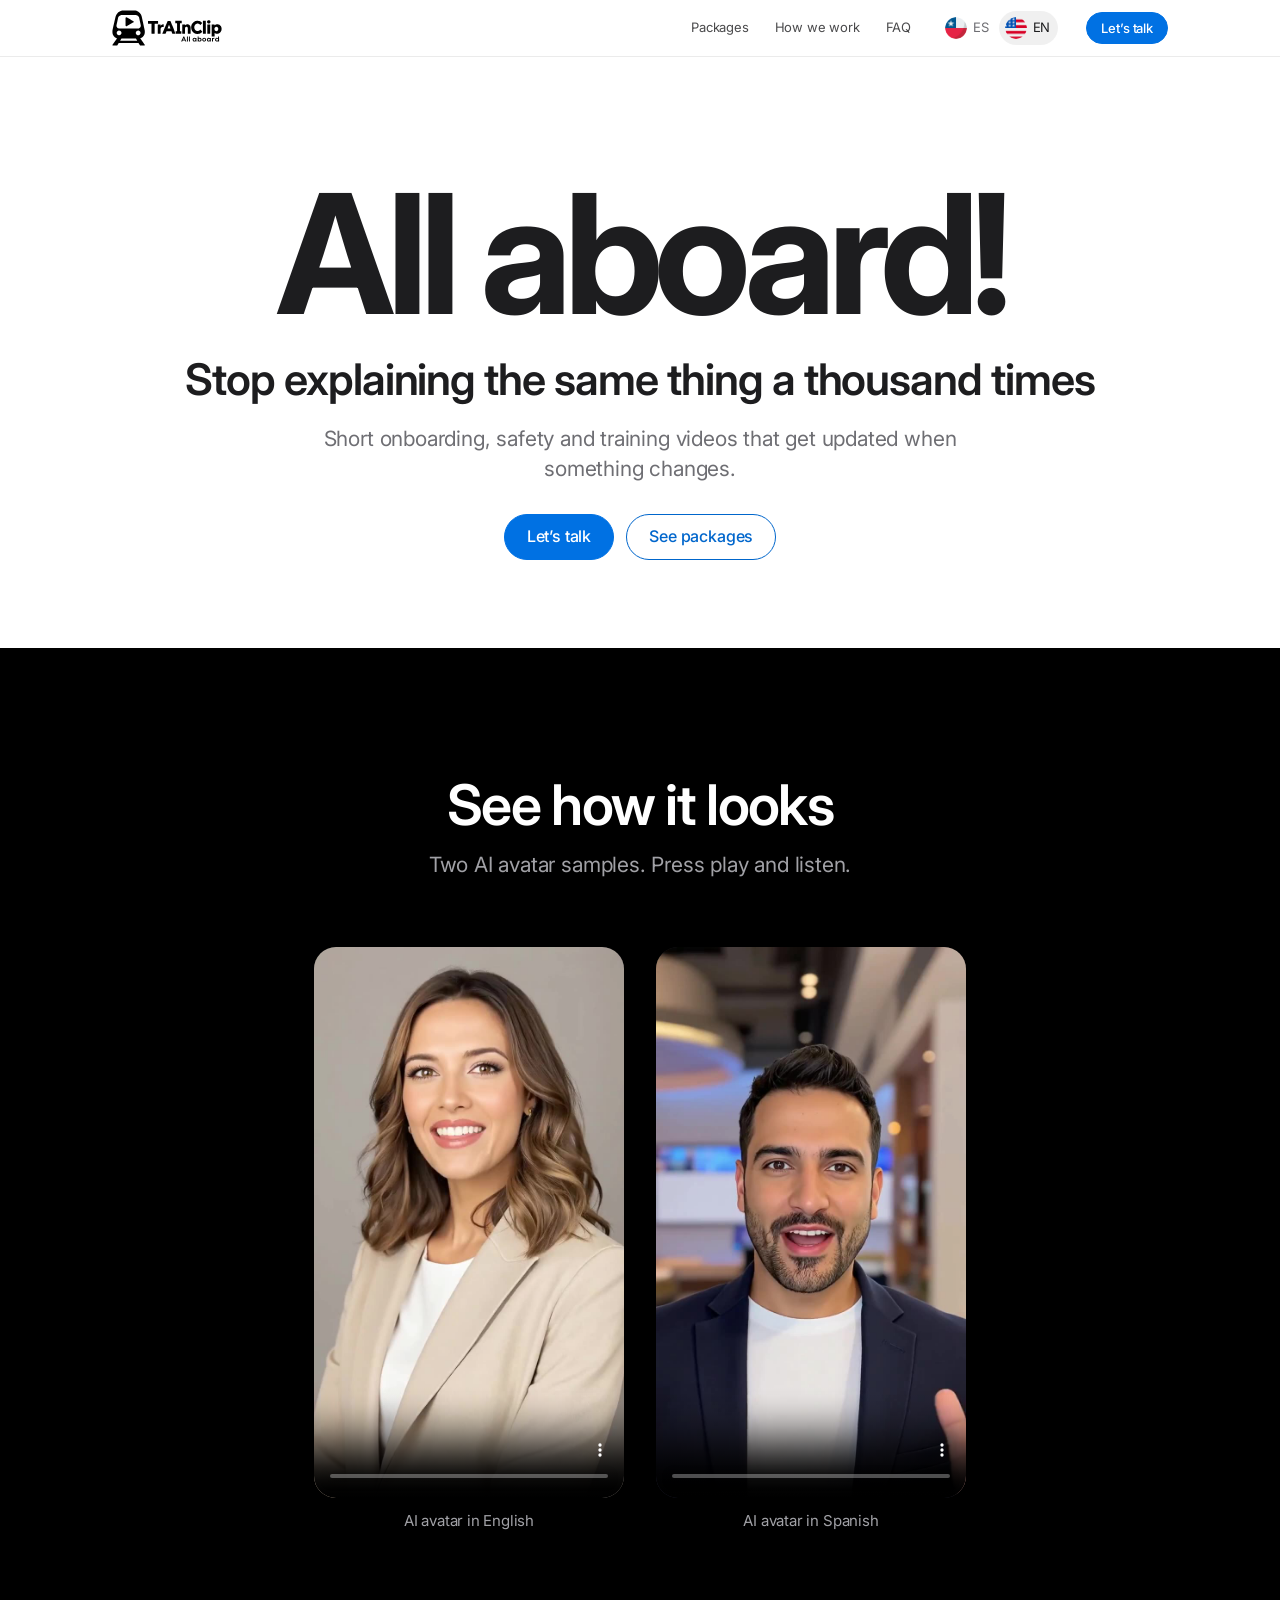
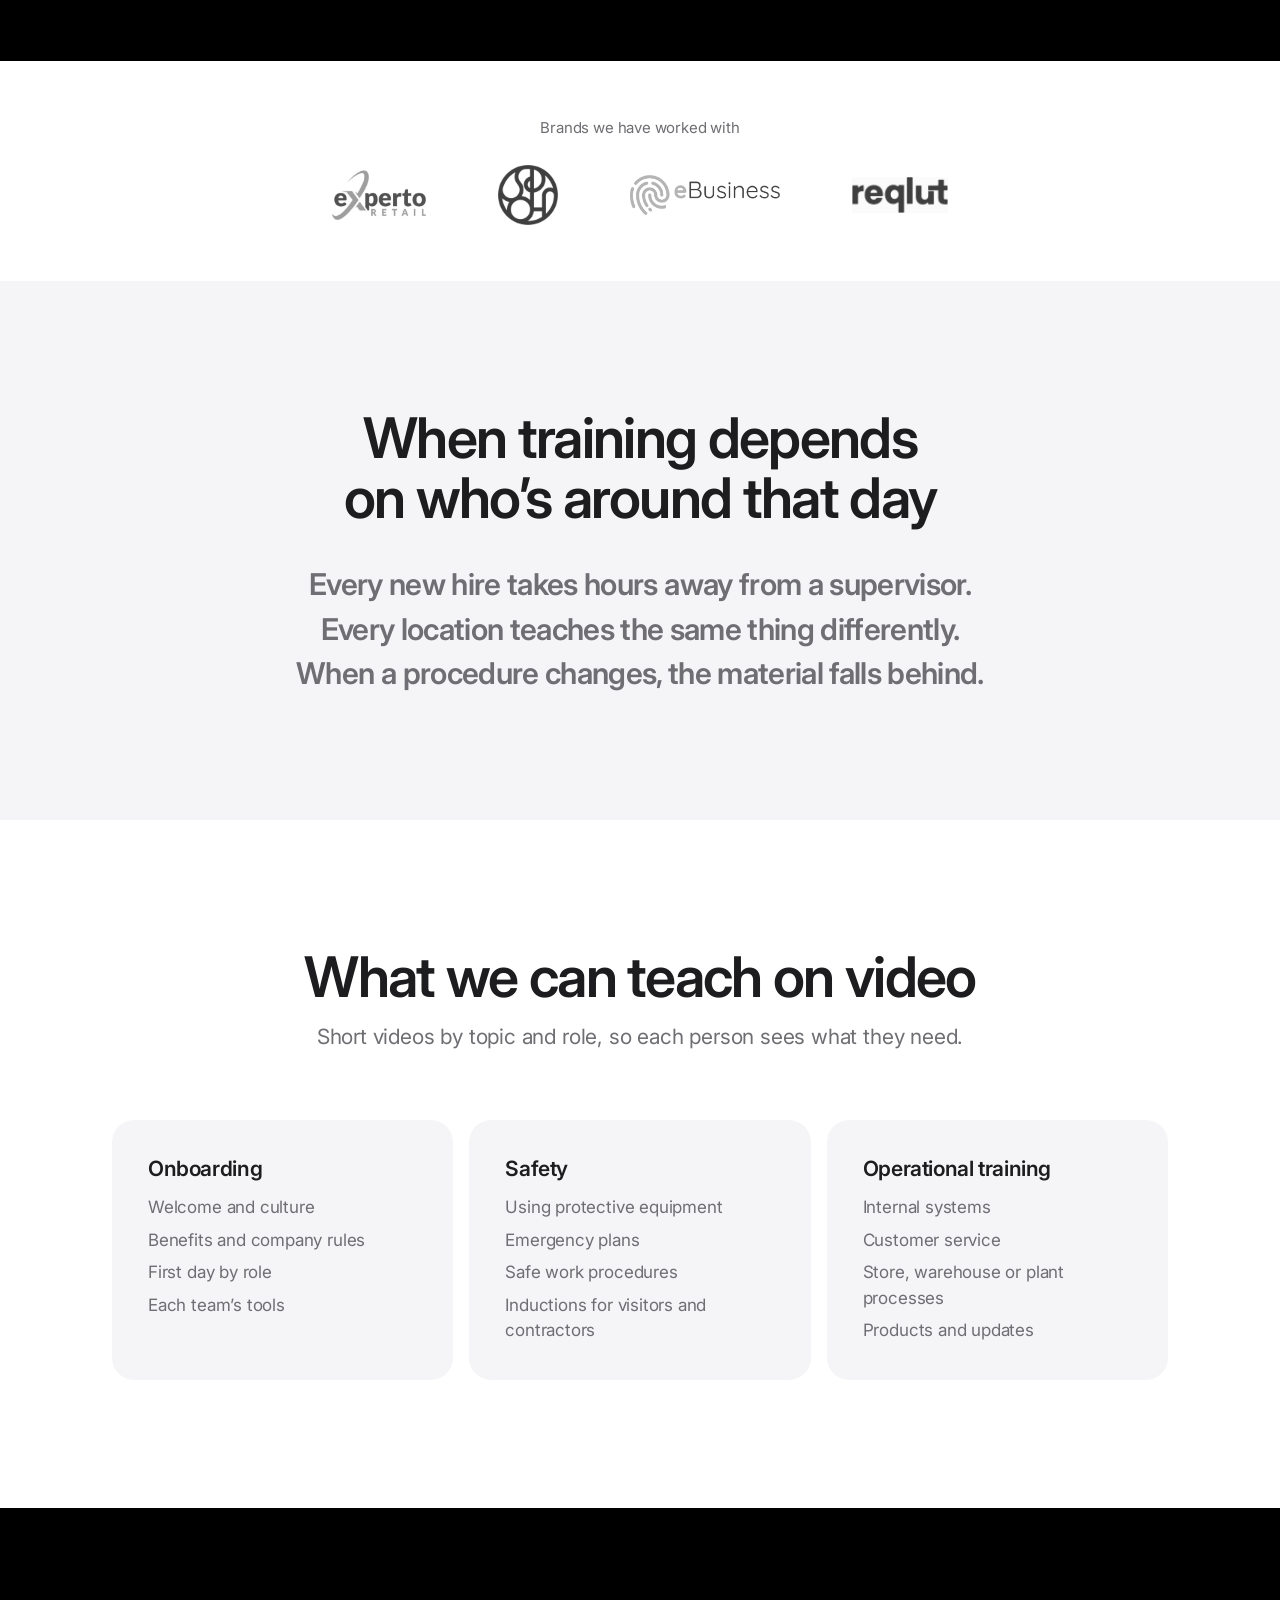
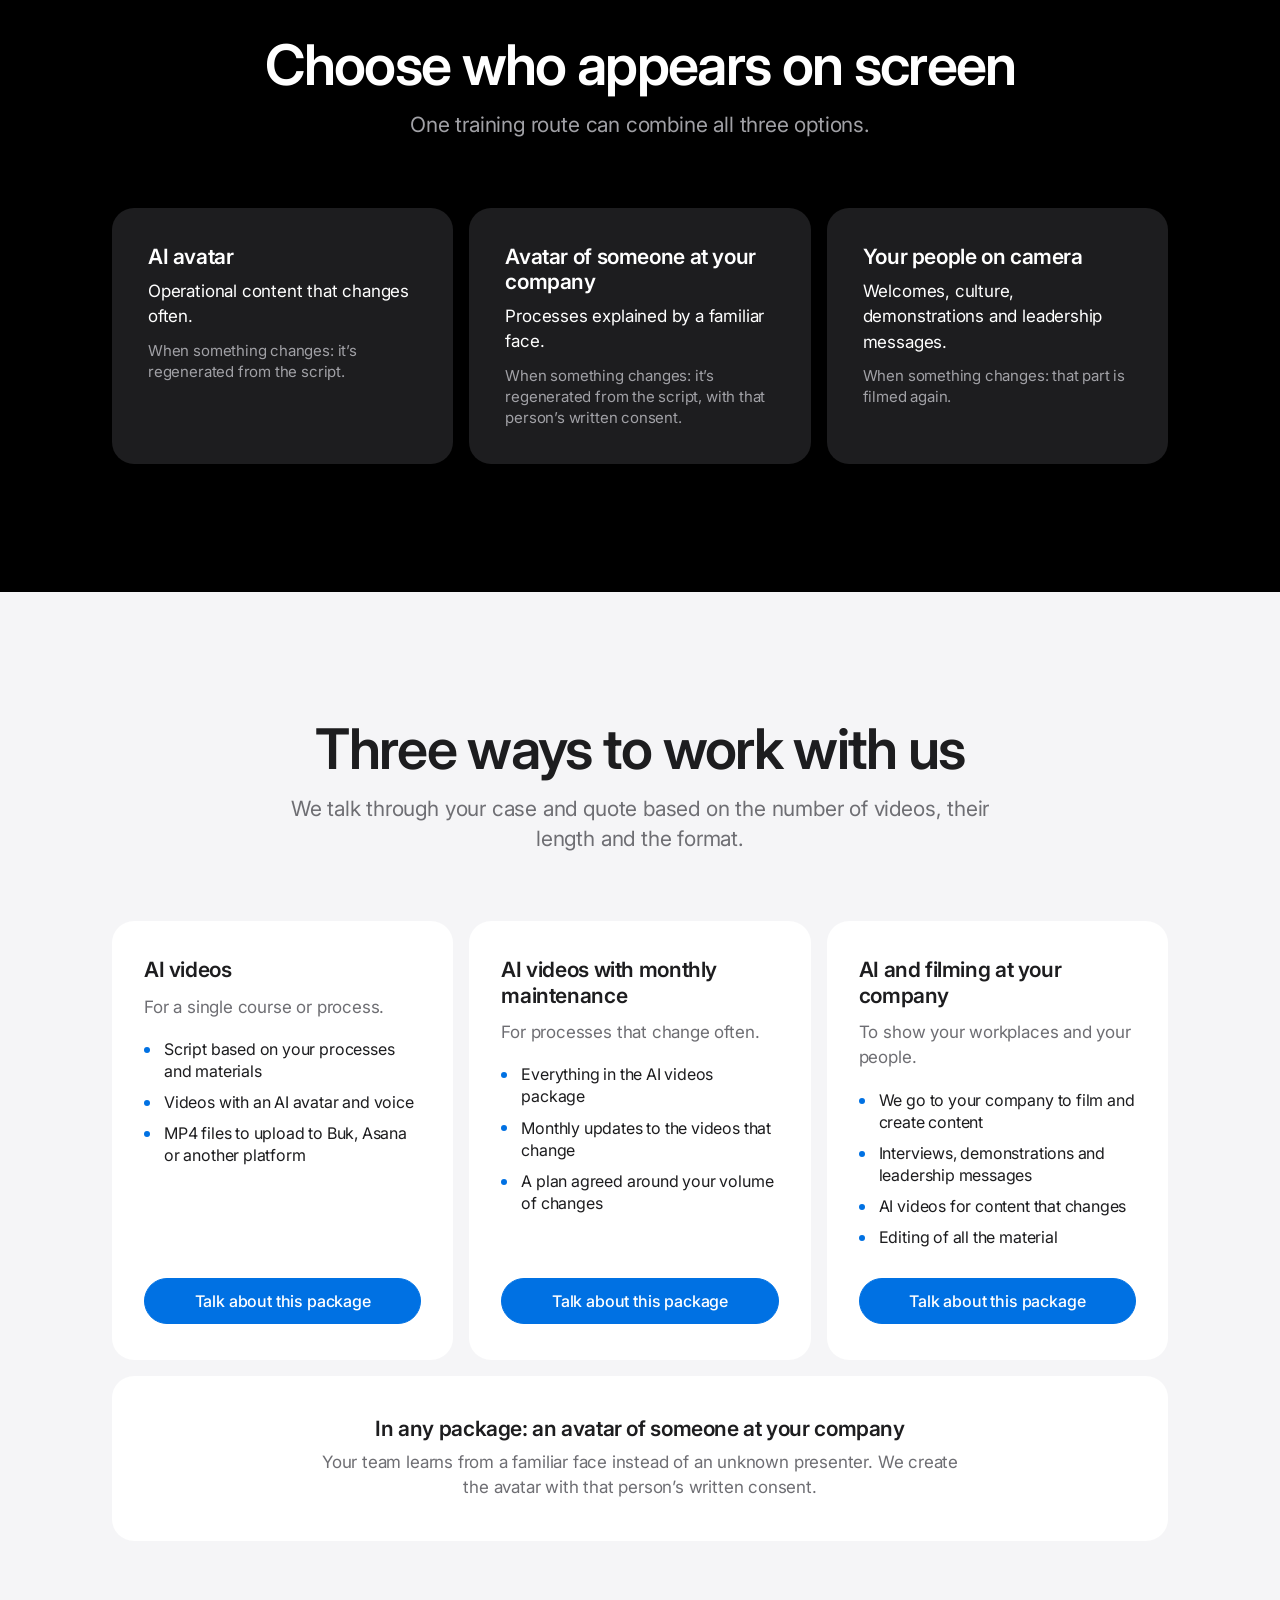
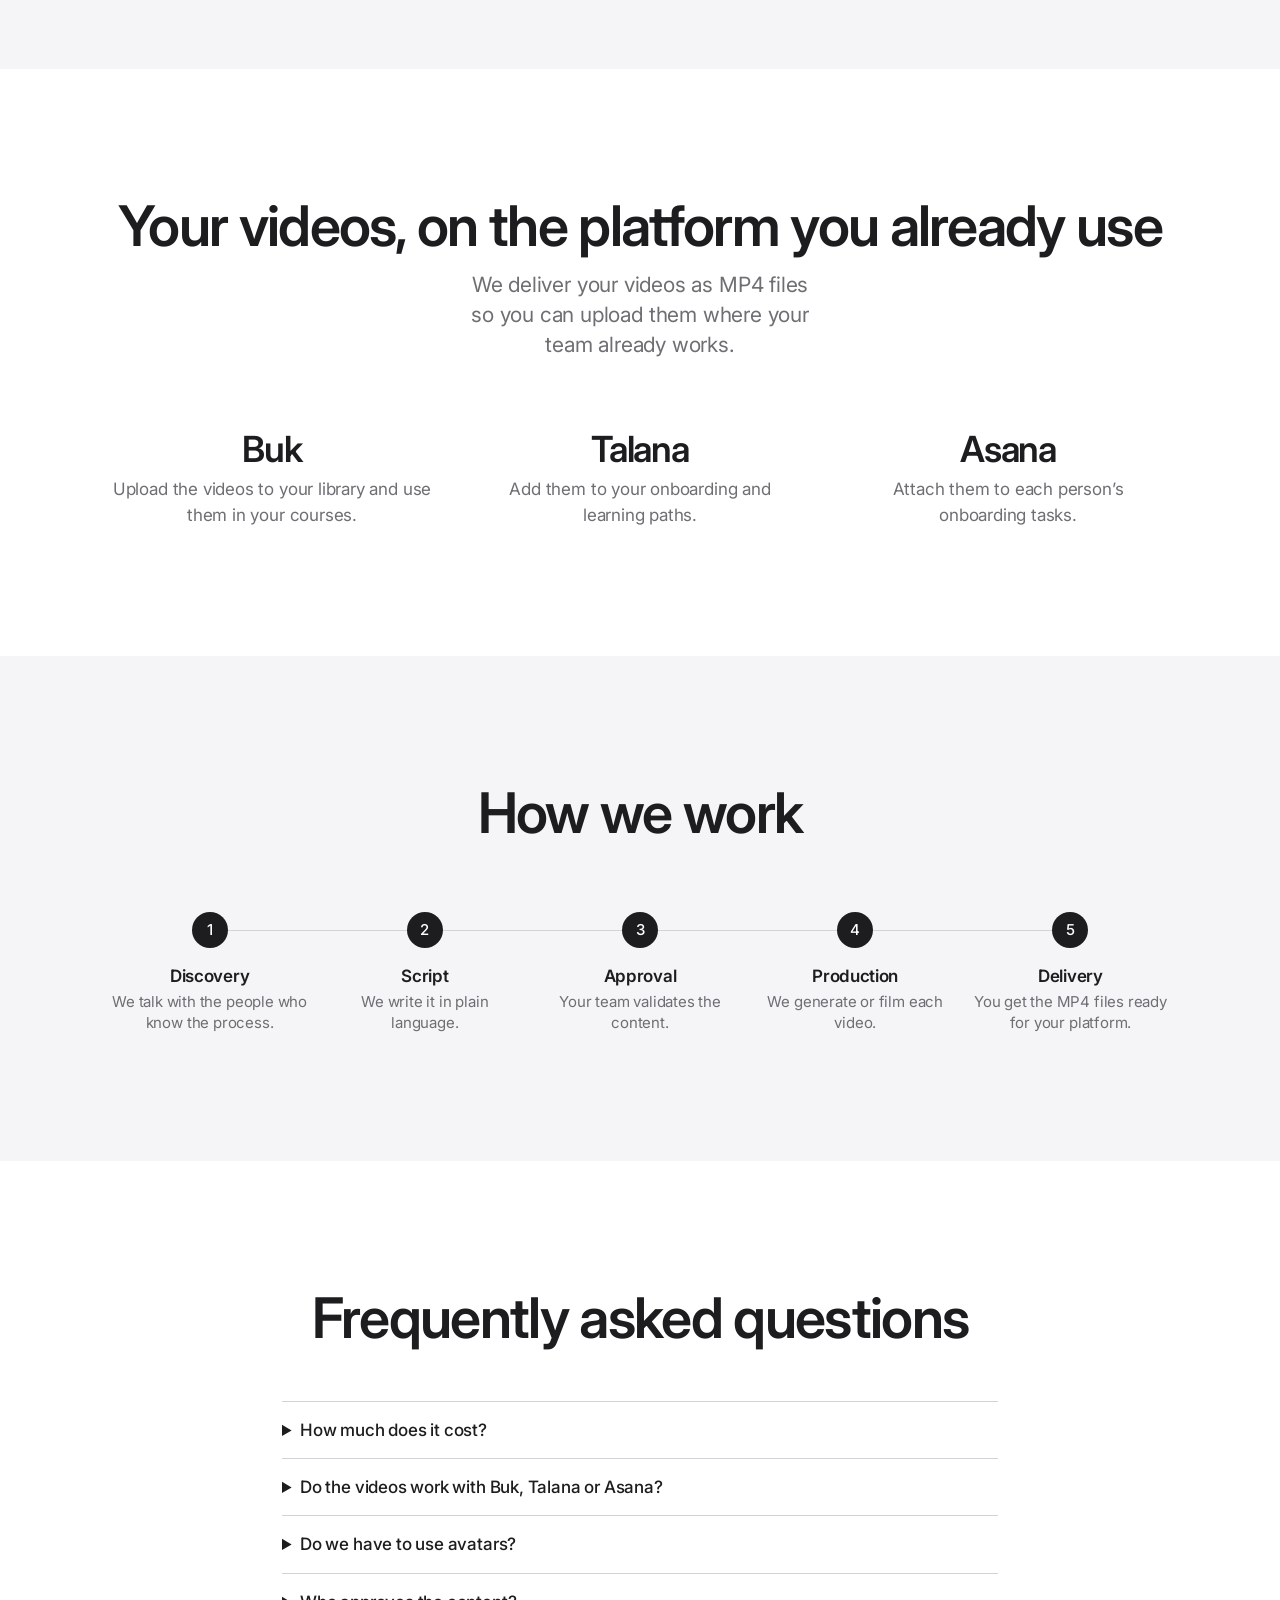
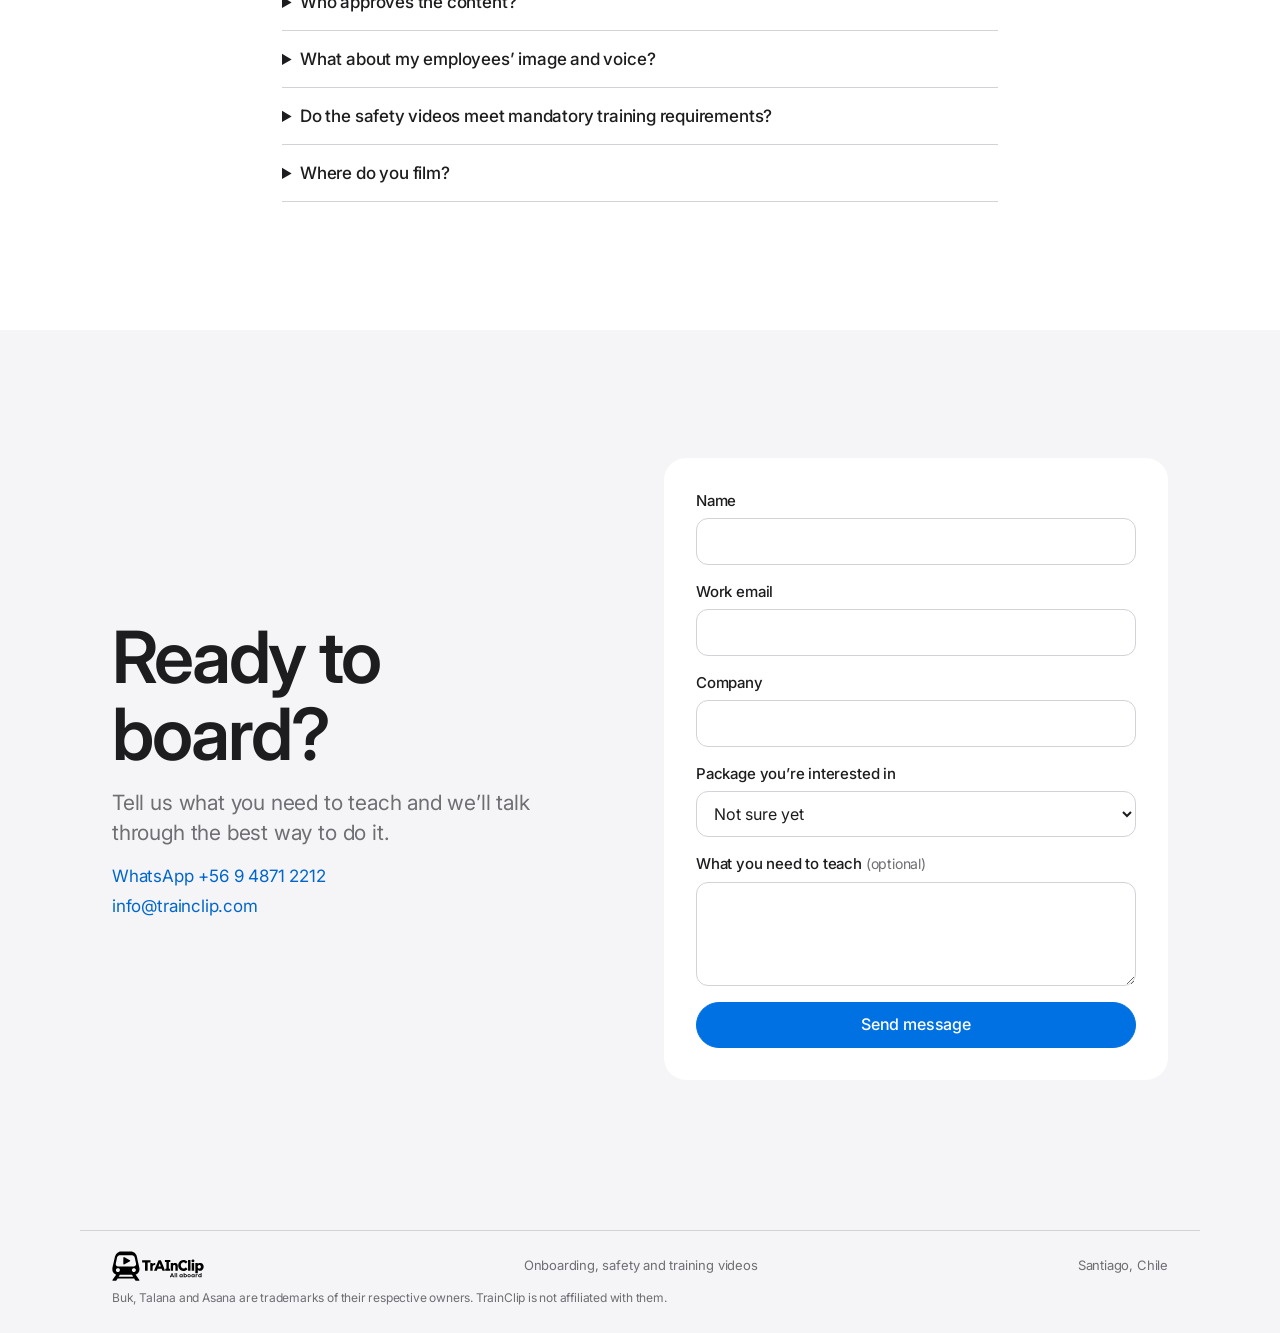
==== commit 4e3f7a10: "Add files via upload" ====
--- a/en/index.html
+++ b/en/index.html
@@ -54,7 +54,7 @@
 <div class="contact-copy"><h2>Ready to board?</h2><p class="lead">Tell us what you need to teach and we’ll talk through the best way to do it.</p>
 <div class="direct"><a href="https://wa.me/56948712212?text=Hi%2C%20I%20would%20like%20to%20talk%20about%20training%20videos%20with%20TrainClip.">WhatsApp +56 9 4871 2212</a><a href="mailto:info@trainclip.com">info@trainclip.com</a></div></div>
 <div>
-<form class="form" id="form-contacto" novalidate data-mail="info@trainclip.com" data-endpoint="https://formsubmit.co/ajax/info@trainclip.com">
+<form class="form" id="form-contacto" novalidate data-mail="info@trainclip.com" data-endpoint="">
 <div class="field"><label for="nombre">Name</label><input id="nombre" name="nombre" autocomplete="name" required aria-describedby="nombre-error"><p class="err" id="nombre-error" hidden></p></div>
 <div class="field"><label for="correo">Work email</label><input id="correo" name="correo" type="email" autocomplete="email" inputmode="email" required aria-describedby="correo-error"><p class="err" id="correo-error" hidden></p></div>
 <div class="field"><label for="empresa">Company</label><input id="empresa" name="empresa" autocomplete="organization" required aria-describedby="empresa-error"><p class="err" id="empresa-error" hidden></p></div>
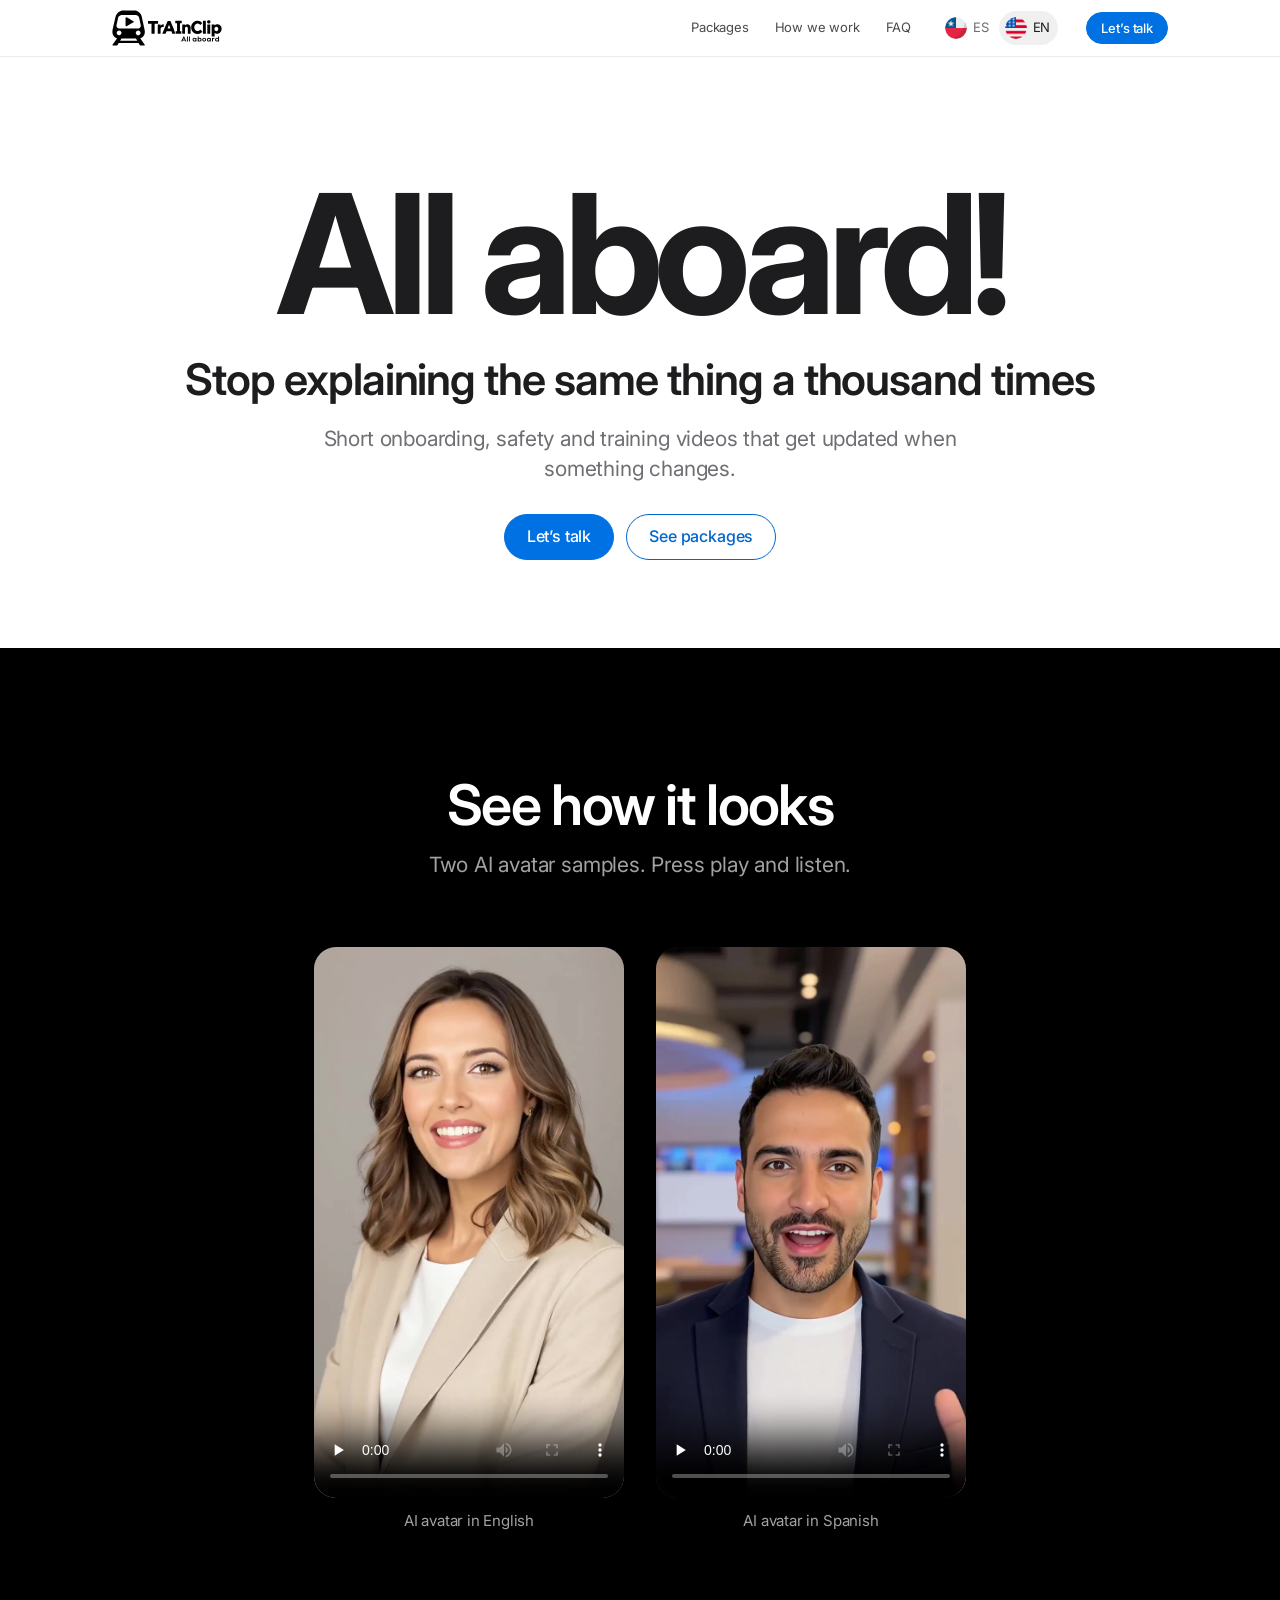
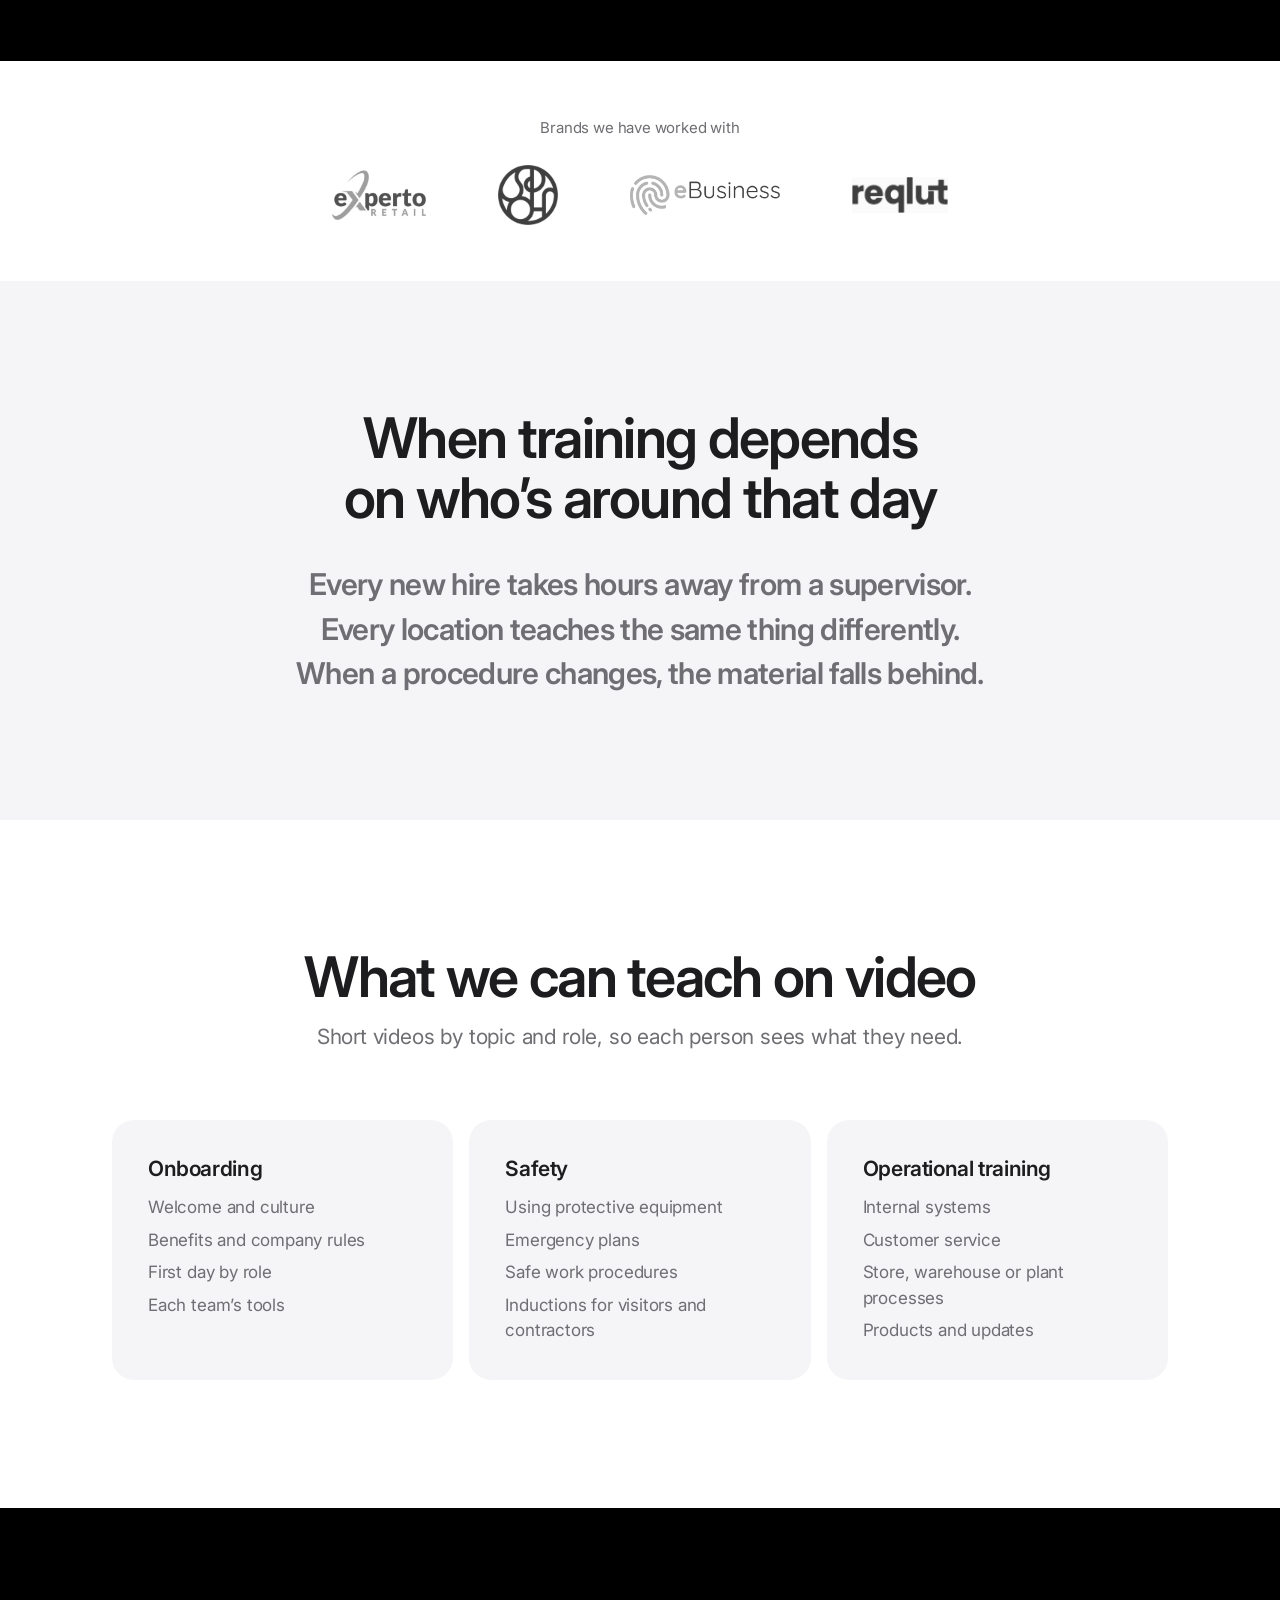
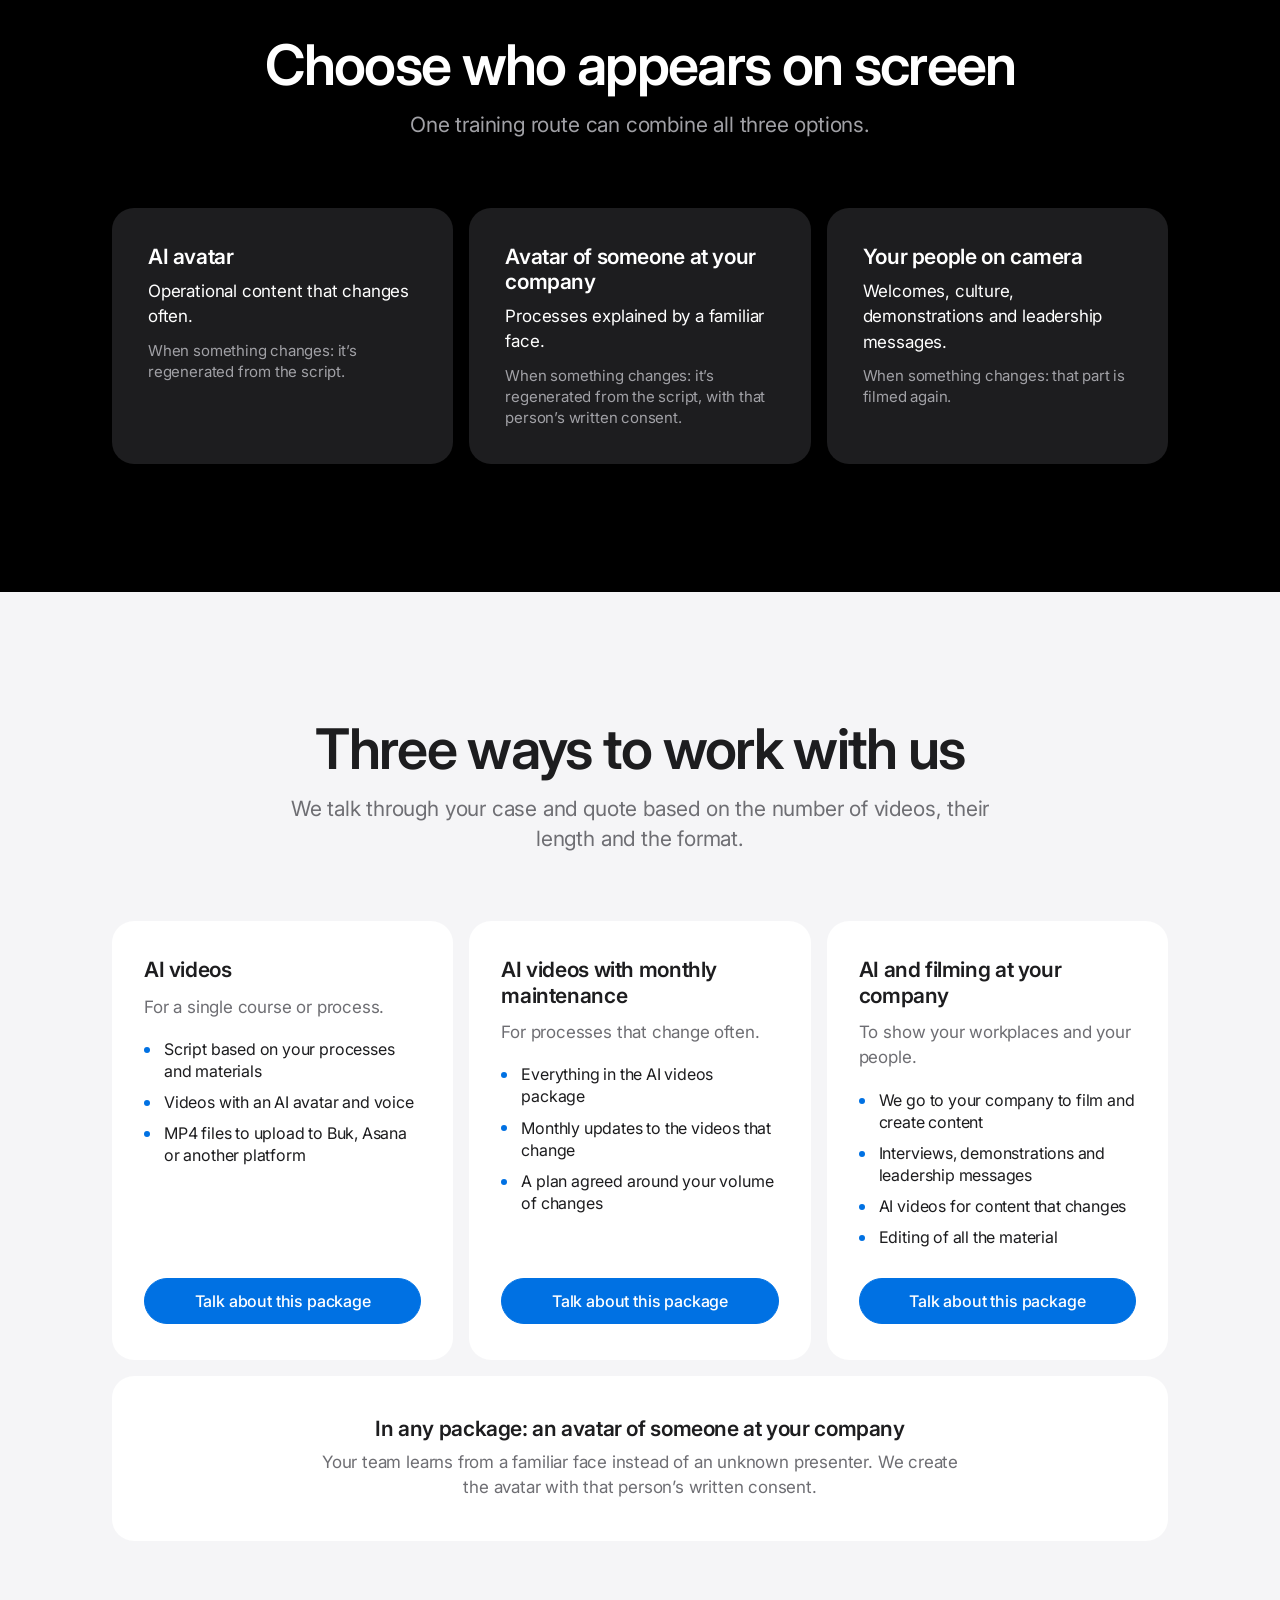
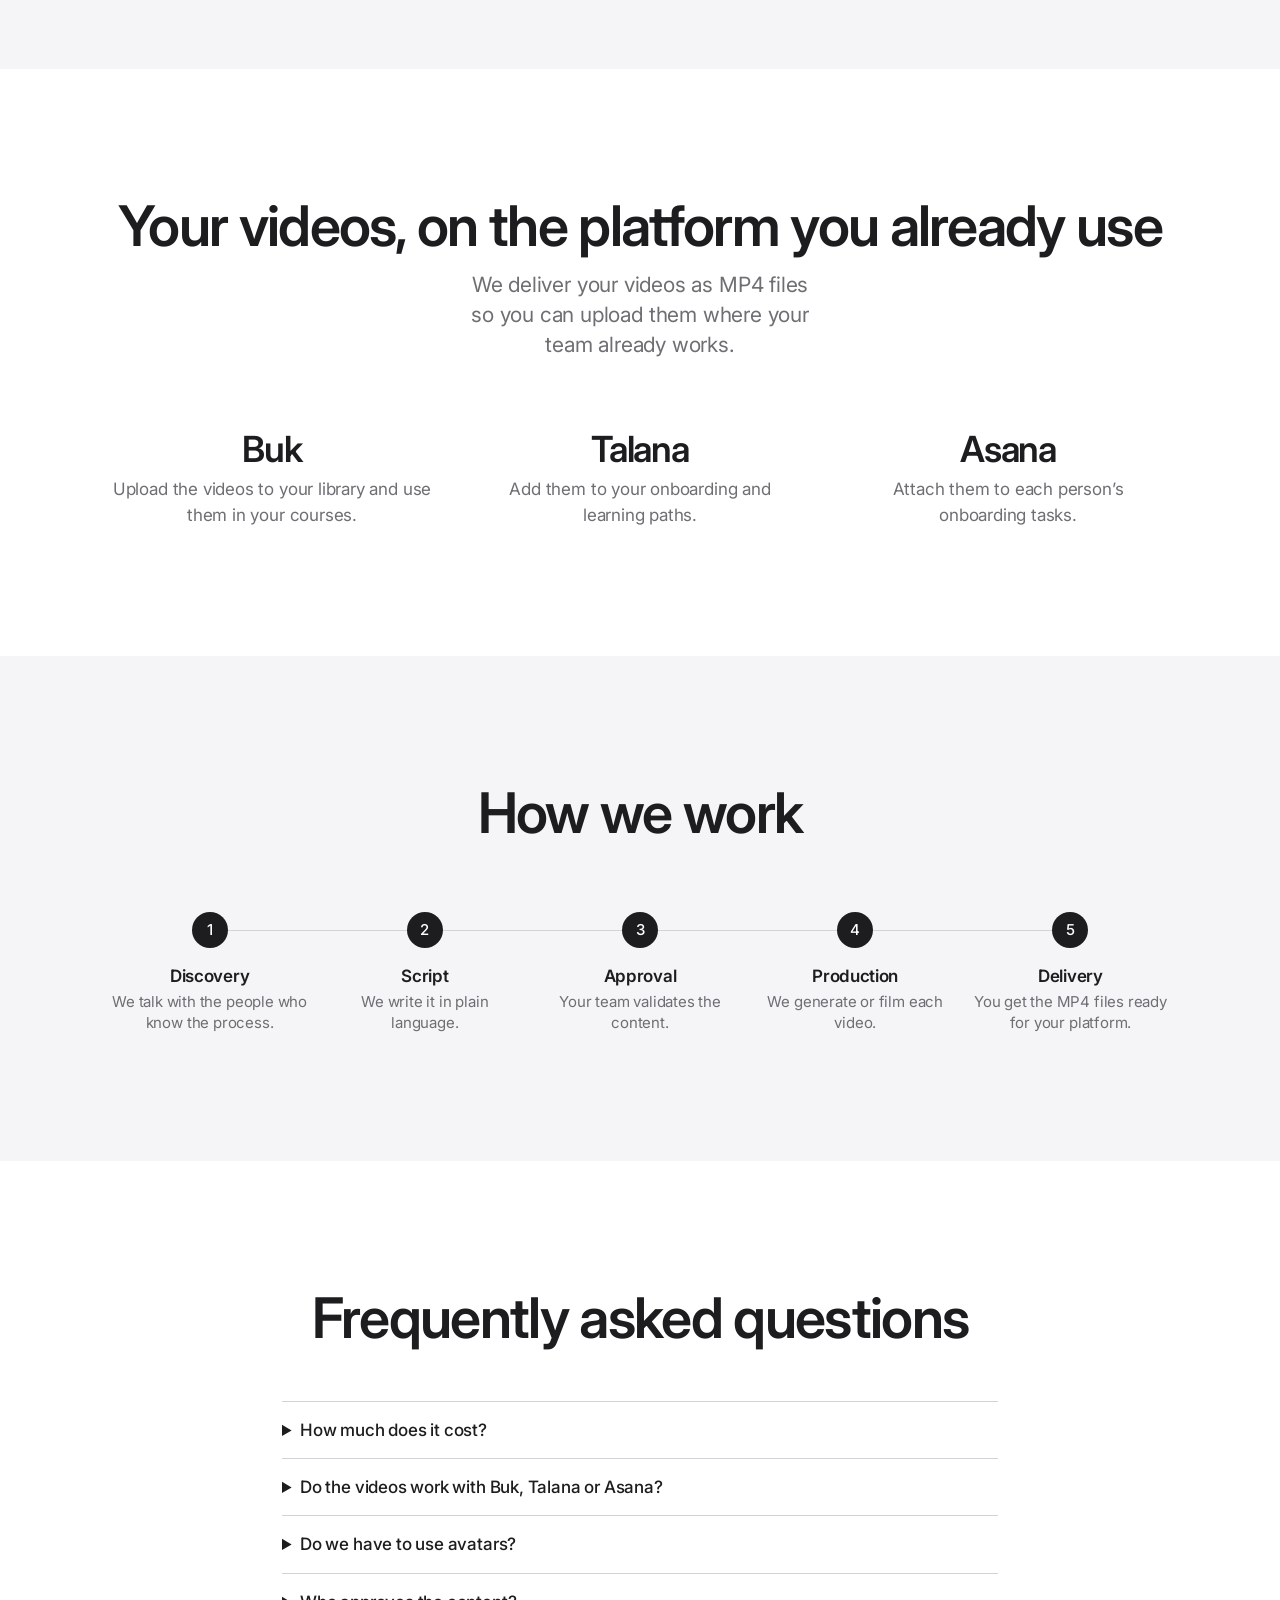
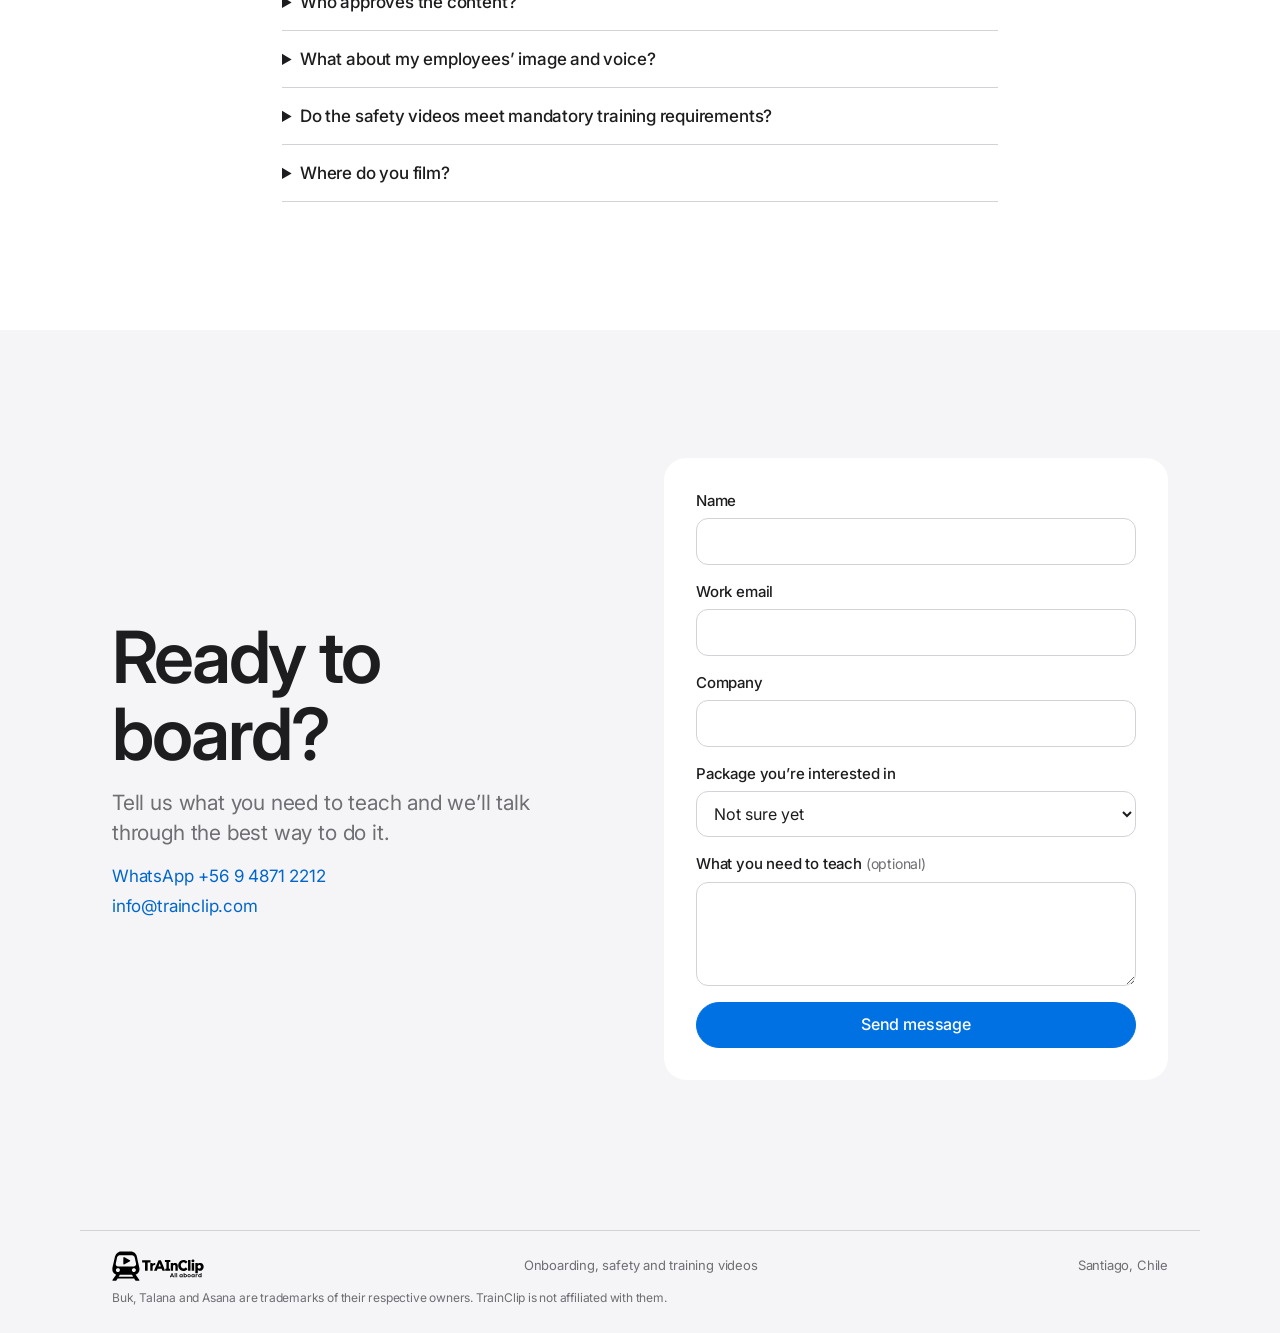
==== commit c439030c: "Add GA4 tag and lead events, remove duplicated block Add the GA4 tag (G-MKX1W5P86S) to both pages an" ====
--- a/en/index.html
+++ b/en/index.html
@@ -1,6 +1,15 @@
 <!doctype html>
 <html lang="en">
 <head>
+<!-- Google tag (gtag.js) -->
+<script async src="https://www.googletagmanager.com/gtag/js?id=G-MKX1W5P86S"></script>
+<script>
+  window.dataLayer = window.dataLayer || [];
+  function gtag(){dataLayer.push(arguments);}
+  gtag('js', new Date());
+
+  gtag('config', 'G-MKX1W5P86S');
+</script>
 <meta charset="utf-8">
 <meta name="viewport" content="width=device-width,initial-scale=1,viewport-fit=cover">
 <title>TrainClip | Onboarding, safety and training videos for companies</title>
@@ -54,7 +63,8 @@
 <div class="contact-copy"><h2>Ready to board?</h2><p class="lead">Tell us what you need to teach and we’ll talk through the best way to do it.</p>
 <div class="direct"><a href="https://wa.me/56948712212?text=Hi%2C%20I%20would%20like%20to%20talk%20about%20training%20videos%20with%20TrainClip.">WhatsApp +56 9 4871 2212</a><a href="mailto:info@trainclip.com">info@trainclip.com</a></div></div>
 <div>
-<form class="form" id="form-contacto" novalidate data-mail="info@trainclip.com" data-endpoint="">
+<form class="form" id="form-contacto" novalidate data-mail="info@trainclip.com" data-endpoint="https://api.web3forms.com/submit">
+<input type="hidden" name="access_key" value="c6a4fb3f-06c0-4eb1-9ec4-c227422e3364">
 <div class="field"><label for="nombre">Name</label><input id="nombre" name="nombre" autocomplete="name" required aria-describedby="nombre-error"><p class="err" id="nombre-error" hidden></p></div>
 <div class="field"><label for="correo">Work email</label><input id="correo" name="correo" type="email" autocomplete="email" inputmode="email" required aria-describedby="correo-error"><p class="err" id="correo-error" hidden></p></div>
 <div class="field"><label for="empresa">Company</label><input id="empresa" name="empresa" autocomplete="organization" required aria-describedby="empresa-error"><p class="err" id="empresa-error" hidden></p></div>
